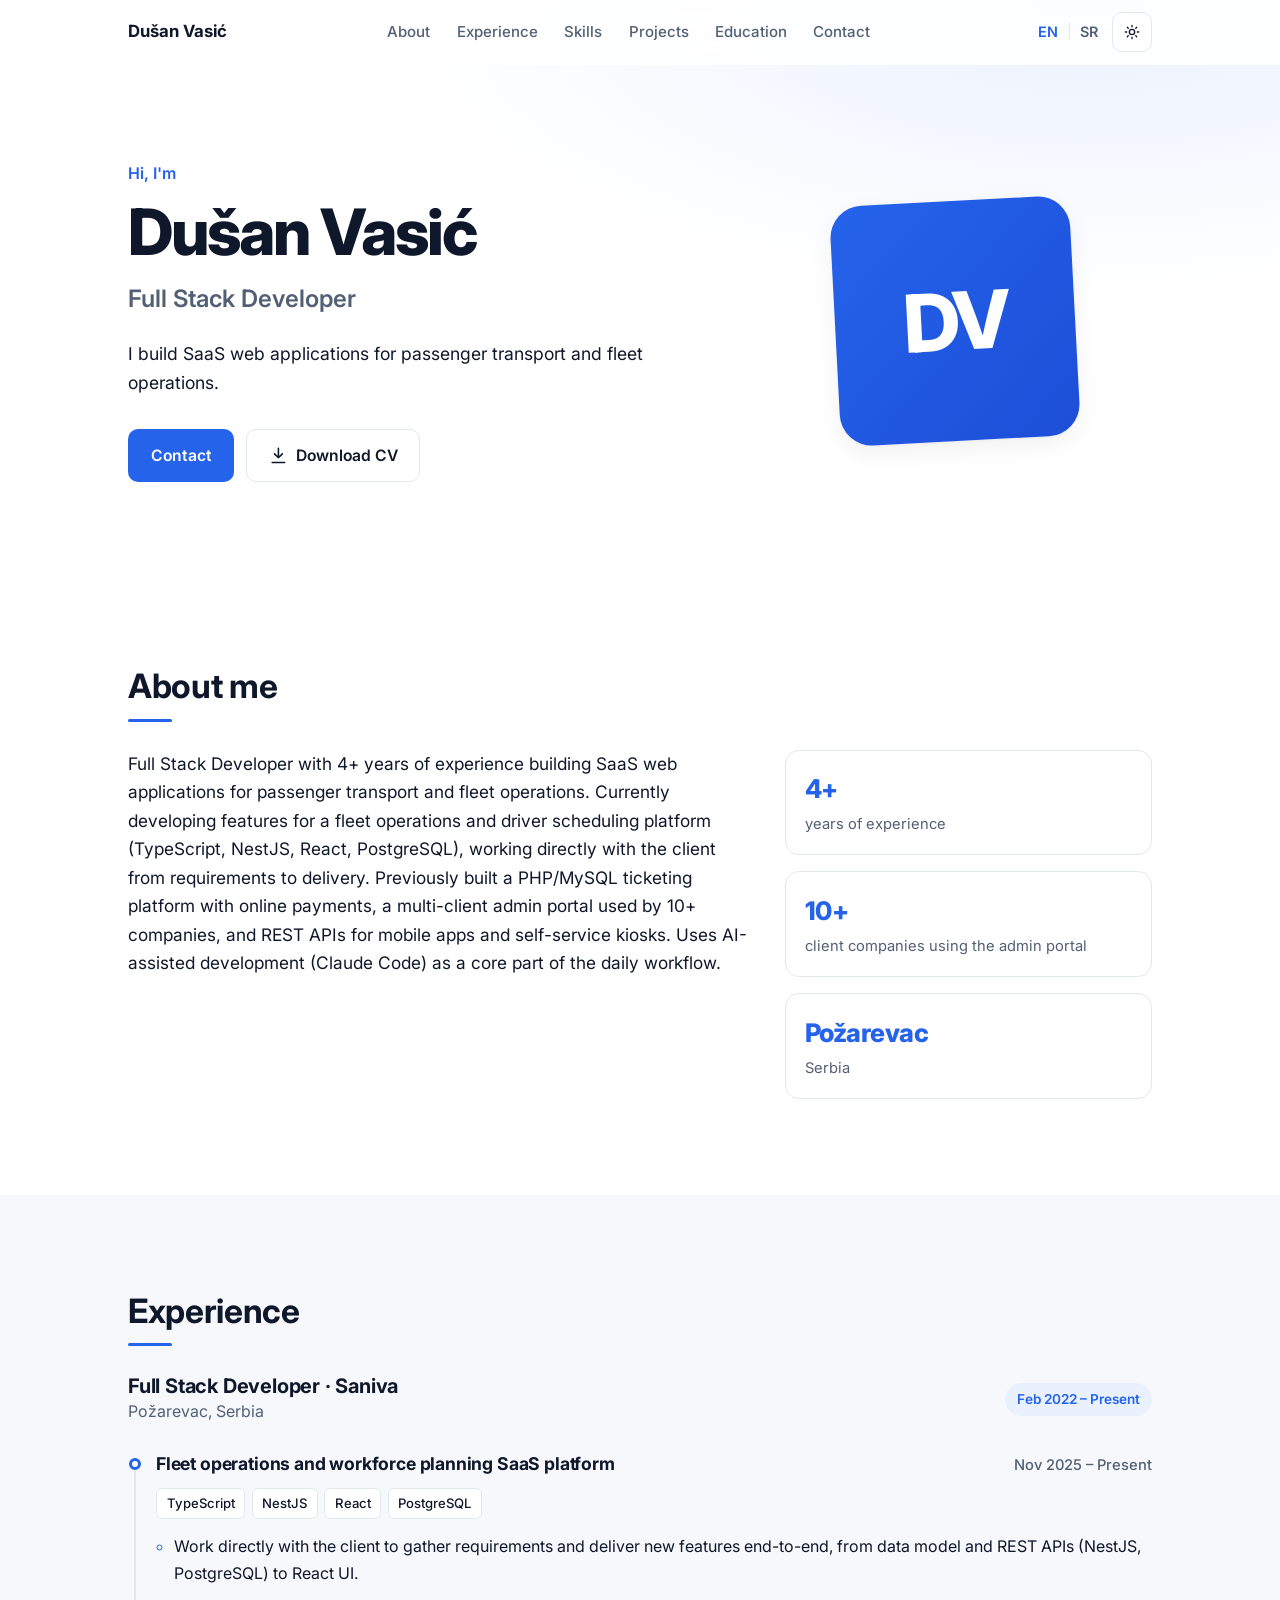
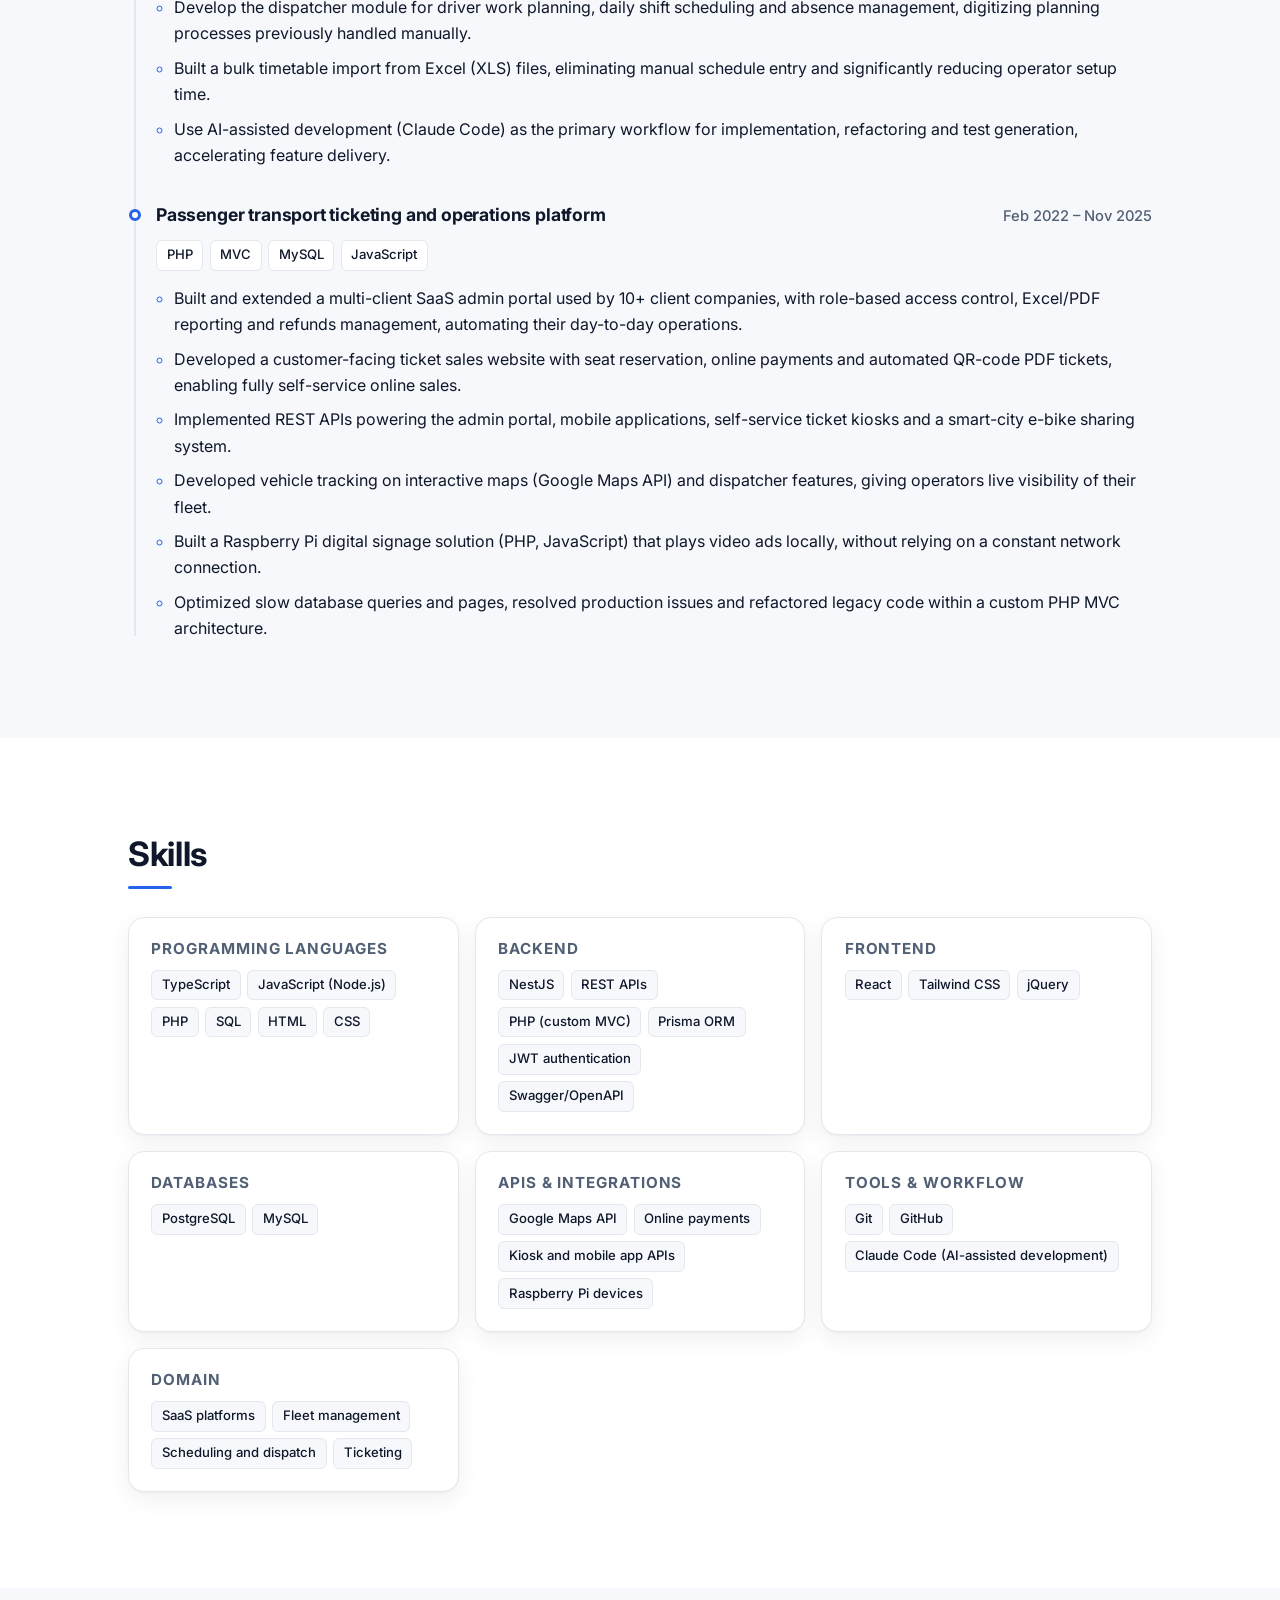
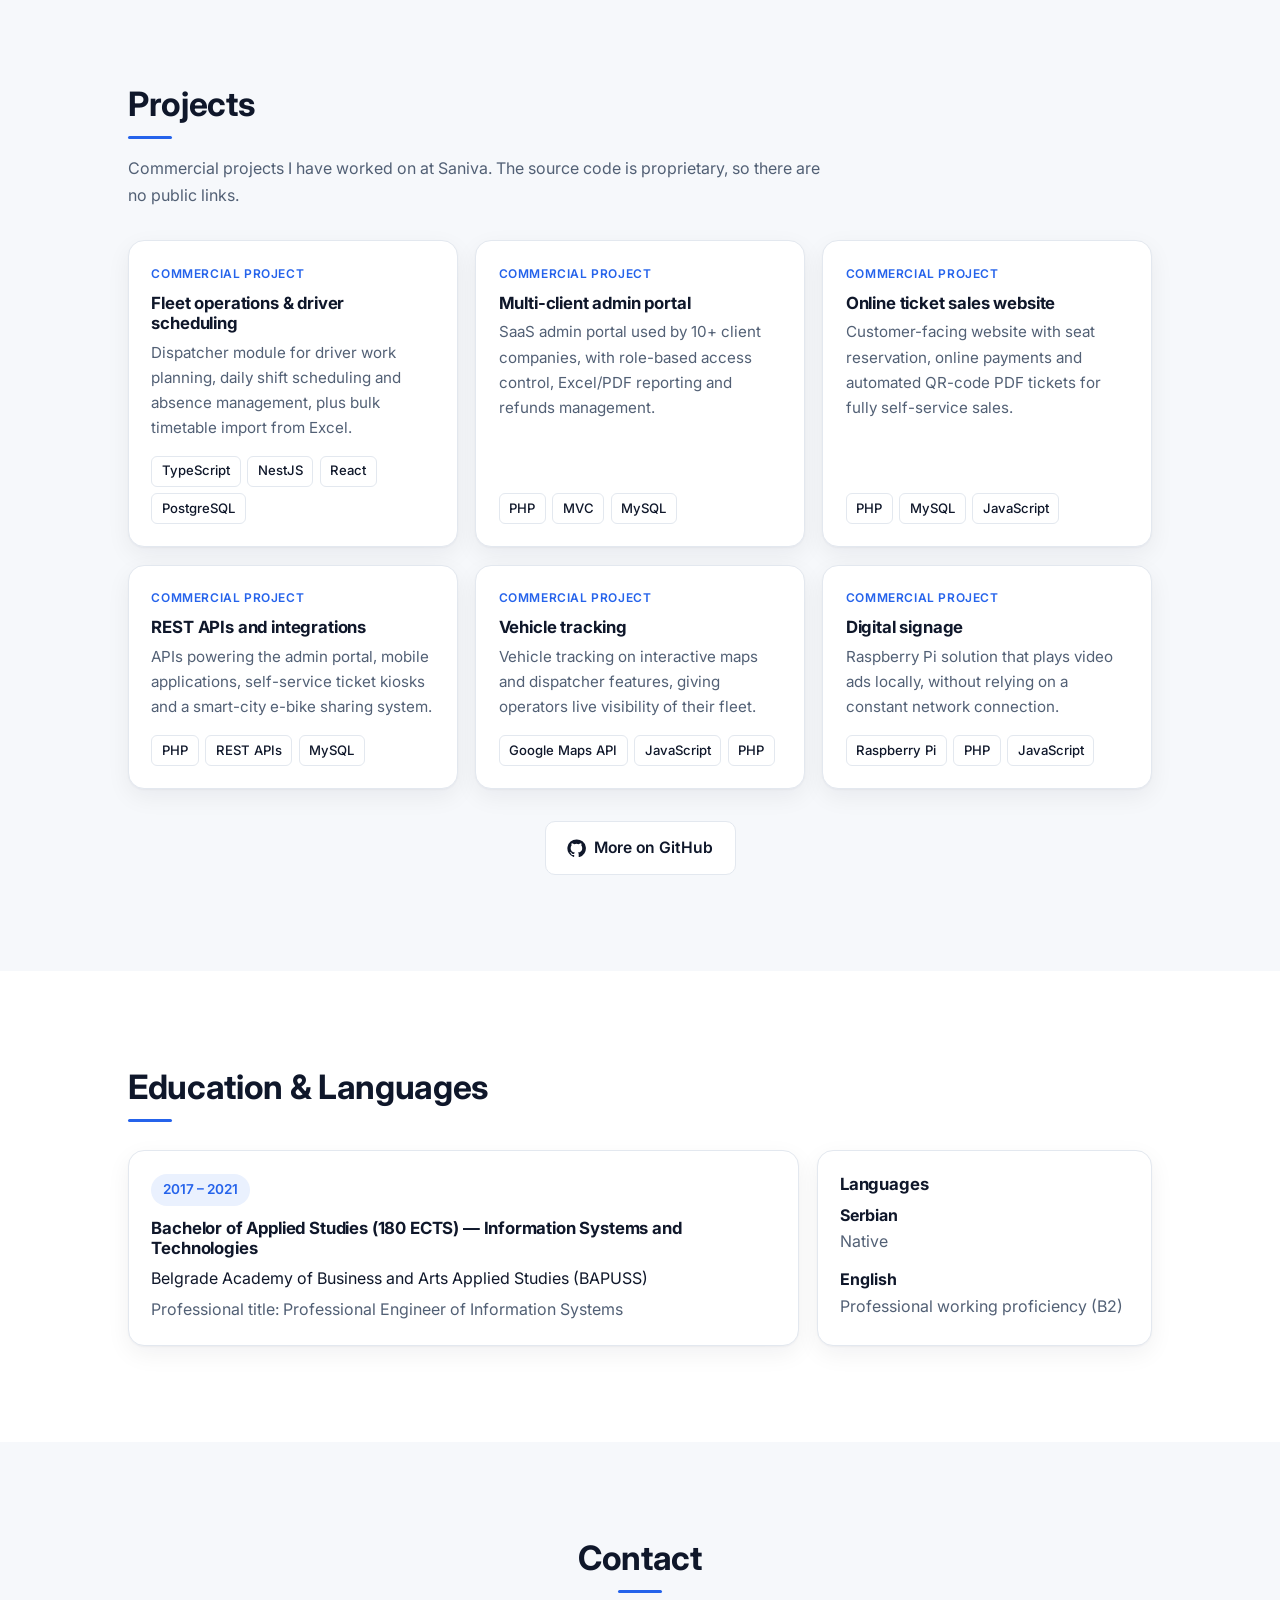
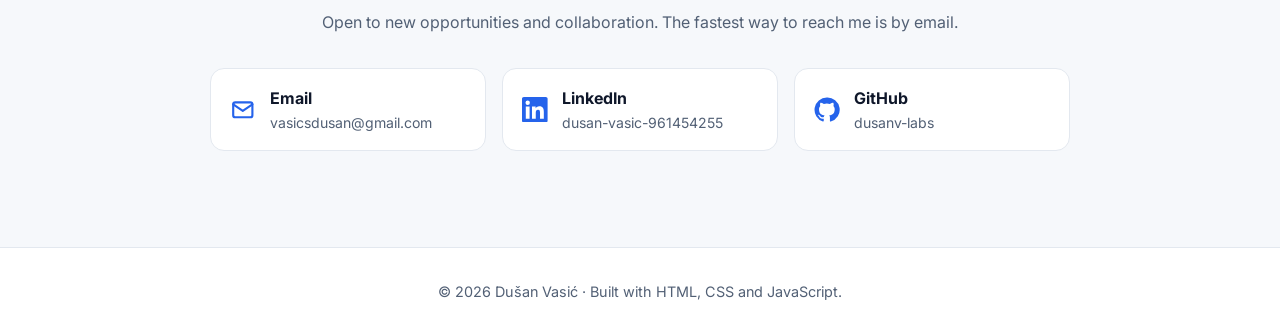
==== index.html @ 083f73f3 "Initial bilingual portfolio site and CVs Static HTML/CSS/JS portfolio (EN/SR) with language switch, " ====
<!doctype html>
<html lang="en">
<head>
  <meta charset="utf-8">
  <meta name="viewport" content="width=device-width, initial-scale=1">
  <title>Dušan Vasić – Full Stack Developer</title>
  <meta name="description" content="Full Stack Developer with 4+ years of experience building SaaS web applications for passenger transport and fleet operations. TypeScript, NestJS, React, PHP.">
  <meta name="author" content="Dušan Vasić">
  <link rel="canonical" href="https://dusanv-labs.github.io/">

  <meta property="og:type" content="website">
  <meta property="og:url" content="https://dusanv-labs.github.io/">
  <meta property="og:title" content="Dušan Vasić – Full Stack Developer">
  <meta property="og:description" content="Full Stack Developer with 4+ years of experience building SaaS web applications for passenger transport and fleet operations. TypeScript, NestJS, React, PHP.">
  <meta property="og:locale" content="en_US">
  <meta property="og:locale:alternate" content="sr_RS">
  <meta name="twitter:card" content="summary">

  <link rel="icon" href="favicon.svg" type="image/svg+xml">
  <meta name="theme-color" content="#ffffff" media="(prefers-color-scheme: light)">
  <meta name="theme-color" content="#0b1120" media="(prefers-color-scheme: dark)">

  <link rel="preconnect" href="https://fonts.googleapis.com">
  <link rel="preconnect" href="https://fonts.gstatic.com" crossorigin>
  <link href="https://fonts.googleapis.com/css2?family=Inter:wght@400;500;600;700;800&subset=latin-ext&display=swap" rel="stylesheet">
  <link rel="stylesheet" href="styles.css">

  <script>
    // Apply the saved theme before first paint to avoid a flash.
    try {
      var savedTheme = localStorage.getItem("theme");
      if (savedTheme === "light" || savedTheme === "dark") {
        document.documentElement.setAttribute("data-theme", savedTheme);
      }
    } catch (e) {}
  </script>
</head>
<body>
  <a class="skip-link" href="#main" data-i18n="a11y.skip">Skip to content</a>

  <header class="site-header" id="site-header">
    <nav class="nav container" aria-label="Main" data-i18n-attr="aria-label:a11y.nav">
      <a class="brand" href="#hero" data-i18n-attr="aria-label:a11y.home">Dušan Vasić</a>

      <ul class="nav-links" id="nav-links">
        <li><a href="#about" data-i18n="nav.about">About</a></li>
        <li><a href="#experience" data-i18n="nav.experience">Experience</a></li>
        <li><a href="#skills" data-i18n="nav.skills">Skills</a></li>
        <li><a href="#projects" data-i18n="nav.projects">Projects</a></li>
        <li><a href="#education" data-i18n="nav.education">Education</a></li>
        <li><a href="#contact" data-i18n="nav.contact">Contact</a></li>
      </ul>

      <div class="nav-controls">
        <div class="lang-switch" role="group" data-i18n-attr="aria-label:a11y.language">
          <button type="button" class="lang-btn" data-lang="en" aria-pressed="true">EN</button>
          <span aria-hidden="true">|</span>
          <button type="button" class="lang-btn" data-lang="sr" aria-pressed="false">SR</button>
        </div>
        <button type="button" class="icon-btn" id="theme-toggle" data-i18n-attr="aria-label:a11y.theme">
          <svg class="icon-sun" viewBox="0 0 24 24" aria-hidden="true"><circle cx="12" cy="12" r="4"/><path d="M12 2v2M12 20v2M4.93 4.93l1.41 1.41M17.66 17.66l1.41 1.41M2 12h2M20 12h2M4.93 19.07l1.41-1.41M17.66 6.34l1.41-1.41"/></svg>
          <svg class="icon-moon" viewBox="0 0 24 24" aria-hidden="true"><path d="M21 12.79A9 9 0 1 1 11.21 3 7 7 0 0 0 21 12.79z"/></svg>
        </button>
        <button type="button" class="icon-btn menu-toggle" id="menu-toggle" aria-expanded="false" aria-controls="nav-links" data-i18n-attr="aria-label:a11y.menu">
          <span class="bars" aria-hidden="true"><span></span><span></span><span></span></span>
        </button>
      </div>
    </nav>
  </header>

  <main id="main">
    <section class="hero" id="hero">
      <div class="container hero-grid">
        <div class="hero-text">
          <p class="eyebrow" data-i18n="hero.greeting">Hi, I'm</p>
          <h1 data-i18n="hero.name">Dušan Vasić</h1>
          <p class="hero-title" data-i18n="hero.title">Full Stack Developer</p>
          <p class="hero-tagline" data-i18n="hero.tagline"></p>
          <div class="hero-actions">
            <a class="btn btn-primary" href="#contact" data-i18n="hero.contact">Contact</a>
            <a class="btn btn-secondary" id="cv-link" href="cv-en.pdf" download>
              <svg viewBox="0 0 24 24" aria-hidden="true"><path d="M12 3v12m0 0-5-5m5 5 5-5M4 21h16"/></svg>
              <span data-i18n="hero.cv">Download CV</span>
            </a>
          </div>
        </div>
        <div class="hero-visual" aria-hidden="true">
          <div class="monogram">DV</div>
        </div>
      </div>
    </section>

    <section class="section reveal" id="about" aria-labelledby="about-heading">
      <div class="container">
        <h2 id="about-heading" data-i18n="about.heading">About me</h2>
        <div class="about-grid">
          <p class="lead" data-i18n="about.text"></p>
          <ul class="facts" id="about-facts"></ul>
        </div>
      </div>
    </section>

    <section class="section reveal" id="experience" aria-labelledby="experience-heading">
      <div class="container">
        <h2 id="experience-heading" data-i18n="experience.heading">Experience</h2>
        <div class="job-head">
          <div>
            <h3 class="job-role"><span data-i18n="experience.role"></span> · <span data-i18n="experience.company"></span></h3>
            <p class="muted" data-i18n="experience.location"></p>
          </div>
          <p class="pill" data-i18n="experience.period"></p>
        </div>
        <ol class="timeline" id="timeline"></ol>
      </div>
    </section>

    <section class="section reveal" id="skills" aria-labelledby="skills-heading">
      <div class="container">
        <h2 id="skills-heading" data-i18n="skills.heading">Skills</h2>
        <div class="skills-grid" id="skills-grid"></div>
      </div>
    </section>

    <section class="section reveal" id="projects" aria-labelledby="projects-heading">
      <div class="container">
        <h2 id="projects-heading" data-i18n="projects.heading">Projects</h2>
        <p class="section-intro" data-i18n="projects.intro"></p>
        <div class="cards" id="projects-grid"></div>
        <p class="center">
          <a class="btn btn-secondary" href="https://github.com/dusanv-labs" target="_blank" rel="noopener">
            <svg viewBox="0 0 24 24" aria-hidden="true" class="fill"><path d="M12 .5a11.5 11.5 0 0 0-3.64 22.41c.58.1.79-.25.79-.56v-2c-3.2.7-3.87-1.37-3.87-1.37-.53-1.33-1.28-1.69-1.28-1.69-1.05-.71.08-.7.08-.7 1.16.08 1.77 1.19 1.77 1.19 1.03 1.77 2.7 1.26 3.36.96.1-.75.4-1.26.73-1.55-2.55-.29-5.24-1.28-5.24-5.69 0-1.26.45-2.29 1.19-3.09-.12-.29-.52-1.46.11-3.05 0 0 .97-.31 3.17 1.18a11 11 0 0 1 5.77 0c2.2-1.49 3.17-1.18 3.17-1.18.63 1.59.23 2.76.11 3.05.74.8 1.19 1.83 1.19 3.09 0 4.42-2.69 5.39-5.26 5.68.41.36.78 1.06.78 2.14v3.17c0 .31.21.67.8.56A11.5 11.5 0 0 0 12 .5z"/></svg>
            <span data-i18n="projects.githubCta">More on GitHub</span>
          </a>
        </p>
      </div>
    </section>

    <section class="section reveal" id="education" aria-labelledby="education-heading">
      <div class="container">
        <h2 id="education-heading" data-i18n="education.heading">Education &amp; Languages</h2>
        <div class="edu-grid">
          <article class="card">
            <p class="pill" data-i18n="education.period"></p>
            <h3 data-i18n="education.degree"></h3>
            <p data-i18n="education.school"></p>
            <p class="muted" data-i18n="education.titleLine"></p>
          </article>
          <article class="card">
            <h3 data-i18n="education.languagesHeading">Languages</h3>
            <ul class="lang-list" id="languages-list"></ul>
          </article>
        </div>
      </div>
    </section>

    <section class="section reveal" id="contact" aria-labelledby="contact-heading">
      <div class="container contact-box">
        <h2 id="contact-heading" data-i18n="contact.heading">Contact</h2>
        <p class="section-intro" data-i18n="contact.text"></p>
        <ul class="contact-links">
          <li>
            <a href="mailto:vasicsdusan@gmail.com">
              <svg viewBox="0 0 24 24" aria-hidden="true"><rect x="3" y="5" width="18" height="14" rx="2"/><path d="m3 7 9 6 9-6"/></svg>
              <span><strong data-i18n="contact.email">Email</strong><span class="muted">vasicsdusan@gmail.com</span></span>
            </a>
          </li>
          <li>
            <a href="https://www.linkedin.com/in/dusan-vasic-961454255" target="_blank" rel="noopener">
              <svg viewBox="0 0 24 24" aria-hidden="true" class="fill"><path d="M20.45 20.45h-3.55v-5.57c0-1.33-.03-3.04-1.85-3.04-1.86 0-2.14 1.45-2.14 2.94v5.67H9.36V9h3.41v1.56h.05c.48-.9 1.64-1.85 3.37-1.85 3.6 0 4.27 2.37 4.27 5.46v6.28zM5.34 7.43a2.06 2.06 0 1 1 0-4.12 2.06 2.06 0 0 1 0 4.12zM7.12 20.45H3.56V9h3.56v11.45zM22.22 0H1.77C.79 0 0 .77 0 1.73v20.54C0 23.23.79 24 1.77 24h20.45c.98 0 1.78-.77 1.78-1.73V1.73C24 .77 23.2 0 22.22 0z"/></svg>
              <span><strong data-i18n="contact.linkedin">LinkedIn</strong><span class="muted">dusan-vasic-961454255</span></span>
            </a>
          </li>
          <li>
            <a href="https://github.com/dusanv-labs" target="_blank" rel="noopener">
              <svg viewBox="0 0 24 24" aria-hidden="true" class="fill"><path d="M12 .5a11.5 11.5 0 0 0-3.64 22.41c.58.1.79-.25.79-.56v-2c-3.2.7-3.87-1.37-3.87-1.37-.53-1.33-1.28-1.69-1.28-1.69-1.05-.71.08-.7.08-.7 1.16.08 1.77 1.19 1.77 1.19 1.03 1.77 2.7 1.26 3.36.96.1-.75.4-1.26.73-1.55-2.55-.29-5.24-1.28-5.24-5.69 0-1.26.45-2.29 1.19-3.09-.12-.29-.52-1.46.11-3.05 0 0 .97-.31 3.17 1.18a11 11 0 0 1 5.77 0c2.2-1.49 3.17-1.18 3.17-1.18.63 1.59.23 2.76.11 3.05.74.8 1.19 1.83 1.19 3.09 0 4.42-2.69 5.39-5.26 5.68.41.36.78 1.06.78 2.14v3.17c0 .31.21.67.8.56A11.5 11.5 0 0 0 12 .5z"/></svg>
              <span><strong data-i18n="contact.github">GitHub</strong><span class="muted">dusanv-labs</span></span>
            </a>
          </li>
        </ul>
      </div>
    </section>
  </main>

  <footer class="site-footer">
    <div class="container">
      <p>© <span id="year"></span> Dušan Vasić · <span data-i18n="footer.built"></span></p>
    </div>
  </footer>

  <noscript><p class="container">This site needs JavaScript to show its content. / Za prikaz sadržaja potreban je JavaScript.</p></noscript>

  <script src="translations.js"></script>
  <script src="main.js"></script>
</body>
</html>
---- styles.css ----
/* ---------- Theme tokens ---------- */
:root {
  --bg: #ffffff;
  --bg-soft: #f6f8fb;
  --surface: #ffffff;
  --text: #0f172a;
  --text-muted: #526075;
  --border: #e3e8ef;
  --accent: #2563eb;
  --accent-hover: #1d4ed8;
  --accent-soft: #eaf1fe;
  --on-accent: #ffffff;
  --shadow: 0 1px 2px rgba(15, 23, 42, .04), 0 8px 24px rgba(15, 23, 42, .06);
  --header-bg: rgba(255, 255, 255, .85);
  color-scheme: light;
}

@media (prefers-color-scheme: dark) {
  :root:not([data-theme="light"]) {
    --bg: #0b1120;
    --bg-soft: #0f172a;
    --surface: #131c2f;
    --text: #e6ebf3;
    --text-muted: #9aa8bd;
    --border: #23304a;
    --accent: #60a5fa;
    --accent-hover: #93c5fd;
    --accent-soft: rgba(96, 165, 250, .12);
    --on-accent: #0b1120;
    --shadow: 0 1px 2px rgba(0, 0, 0, .3), 0 8px 24px rgba(0, 0, 0, .25);
    --header-bg: rgba(11, 17, 32, .85);
    color-scheme: dark;
  }
}

:root[data-theme="dark"] {
  --bg: #0b1120;
  --bg-soft: #0f172a;
  --surface: #131c2f;
  --text: #e6ebf3;
  --text-muted: #9aa8bd;
  --border: #23304a;
  --accent: #60a5fa;
  --accent-hover: #93c5fd;
  --accent-soft: rgba(96, 165, 250, .12);
  --on-accent: #0b1120;
  --shadow: 0 1px 2px rgba(0, 0, 0, .3), 0 8px 24px rgba(0, 0, 0, .25);
  --header-bg: rgba(11, 17, 32, .85);
  color-scheme: dark;
}

/* ---------- Base ---------- */
*, *::before, *::after { box-sizing: border-box; }
html { scroll-behavior: smooth; scroll-padding-top: 80px; -webkit-text-size-adjust: 100%; }
body {
  margin: 0;
  font-family: "Inter", system-ui, -apple-system, "Segoe UI", Roboto, Arial, sans-serif;
  font-size: 1rem;
  line-height: 1.65;
  color: var(--text);
  background: var(--bg);
  transition: background-color .25s ease, color .25s ease;
  overflow-x: hidden;
}
h1, h2, h3, h4 { line-height: 1.2; margin: 0; letter-spacing: -.01em; }
p { margin: 0; }
a { color: var(--accent); }
a:hover { color: var(--accent-hover); }
ul, ol { margin: 0; padding: 0; }
svg { width: 1.2em; height: 1.2em; flex-shrink: 0; fill: none; stroke: currentColor; stroke-width: 2; stroke-linecap: round; stroke-linejoin: round; }
svg.fill { fill: currentColor; stroke: none; }
:focus-visible { outline: 2px solid var(--accent); outline-offset: 3px; border-radius: 6px; }

.container { width: 100%; max-width: 1080px; margin: 0 auto; padding: 0 16px; }
@media (min-width: 640px) { .container { padding: 0 28px; } }

.muted { color: var(--text-muted); }
.center { text-align: center; margin-top: 2rem; }

.skip-link {
  position: absolute; left: 16px; top: -60px; z-index: 100;
  background: var(--accent); color: var(--on-accent); padding: .6rem 1rem; border-radius: 8px;
  text-decoration: none; font-weight: 600;
}
.skip-link:focus { top: 12px; color: var(--on-accent); }

/* ---------- Header / nav ---------- */
.site-header {
  position: fixed; inset: 0 0 auto 0; z-index: 50;
  background: var(--header-bg);
  backdrop-filter: saturate(180%) blur(12px);
  -webkit-backdrop-filter: saturate(180%) blur(12px);
  border-bottom: 1px solid transparent;
  transition: border-color .2s ease, box-shadow .2s ease;
}
.site-header.scrolled { border-bottom-color: var(--border); }
.nav { display: flex; align-items: center; justify-content: space-between; height: 64px; gap: 1rem; }
.brand { font-weight: 700; font-size: 1.05rem; color: var(--text); text-decoration: none; white-space: nowrap; }
.brand:hover { color: var(--accent); }

.nav-links { display: flex; list-style: none; gap: .25rem; }
.nav-links a {
  display: block; padding: .45rem .7rem; border-radius: 8px;
  color: var(--text-muted); text-decoration: none; font-weight: 500; font-size: .94rem;
}
.nav-links a:hover { color: var(--text); background: var(--bg-soft); }

.nav-controls { display: flex; align-items: center; gap: .4rem; }
.lang-switch { display: flex; align-items: center; gap: .1rem; color: var(--border); font-size: .9rem; }
.lang-btn {
  border: 0; background: none; cursor: pointer; font: inherit; font-weight: 600;
  color: var(--text-muted); padding: .35rem .45rem; border-radius: 6px;
}
.lang-btn:hover { color: var(--text); }
.lang-btn[aria-pressed="true"] { color: var(--accent); }

.icon-btn {
  display: inline-grid; place-items: center; width: 40px; height: 40px;
  border: 1px solid var(--border); border-radius: 10px; background: var(--surface);
  color: var(--text); cursor: pointer;
}
.icon-btn:hover { border-color: var(--accent); color: var(--accent); }
.icon-moon { display: none; }
:root[data-theme="dark"] .icon-sun { display: none; }
:root[data-theme="dark"] .icon-moon { display: block; }
@media (prefers-color-scheme: dark) {
  :root:not([data-theme="light"]) .icon-sun { display: none; }
  :root:not([data-theme="light"]) .icon-moon { display: block; }
}

.menu-toggle { display: none; }
.bars { display: grid; gap: 4px; width: 18px; }
.bars span { display: block; height: 2px; background: currentColor; border-radius: 2px; transition: transform .2s ease, opacity .2s ease; }
.menu-toggle[aria-expanded="true"] .bars span:nth-child(1) { transform: translateY(6px) rotate(45deg); }
.menu-toggle[aria-expanded="true"] .bars span:nth-child(2) { opacity: 0; }
.menu-toggle[aria-expanded="true"] .bars span:nth-child(3) { transform: translateY(-6px) rotate(-45deg); }

@media (max-width: 860px) {
  .menu-toggle { display: inline-grid; }
  .nav-links {
    position: fixed; top: 64px; left: 0; right: 0;
    flex-direction: column; gap: 0; padding: .5rem 16px 1.25rem;
    background: var(--bg); border-bottom: 1px solid var(--border); box-shadow: var(--shadow);
    transform: translateY(-8px); opacity: 0; visibility: hidden;
    transition: opacity .2s ease, transform .2s ease, visibility .2s;
  }
  .nav-links.open { transform: none; opacity: 1; visibility: visible; }
  .nav-links a { padding: .85rem .5rem; font-size: 1.05rem; border-bottom: 1px solid var(--border); border-radius: 0; }
  .nav-links li:last-child a { border-bottom: 0; }
  body.menu-open { overflow: hidden; }
}

/* ---------- Buttons ---------- */
.btn {
  display: inline-flex; align-items: center; justify-content: center; gap: .5rem;
  padding: .8rem 1.35rem; border-radius: 10px; font-weight: 600; font-size: .98rem;
  text-decoration: none; border: 1px solid transparent; transition: transform .15s ease, background-color .15s ease, border-color .15s ease, color .15s ease;
}
.btn:hover { transform: translateY(-1px); }
.btn-primary { background: var(--accent); color: var(--on-accent); }
.btn-primary:hover { background: var(--accent-hover); color: var(--on-accent); }
.btn-secondary { background: var(--surface); color: var(--text); border-color: var(--border); }
.btn-secondary:hover { border-color: var(--accent); color: var(--accent); }

/* ---------- Hero ---------- */
.hero { padding: 132px 0 72px; background: radial-gradient(1000px 420px at 85% 0%, var(--accent-soft), transparent 70%); }
.hero-grid { display: grid; grid-template-columns: 1fr; gap: 2.5rem; align-items: center; }
.eyebrow { color: var(--accent); font-weight: 600; margin-bottom: .5rem; }
.hero h1 { font-size: clamp(2.4rem, 7vw, 4rem); font-weight: 800; letter-spacing: -.03em; }
.hero-title { font-size: clamp(1.15rem, 3vw, 1.5rem); font-weight: 600; color: var(--text-muted); margin-top: .5rem; }
.hero-tagline { font-size: 1.1rem; max-width: 36rem; margin-top: 1.25rem; }
.hero-actions { display: flex; flex-wrap: wrap; gap: .75rem; margin-top: 2rem; }
.hero-visual { display: none; }
.monogram {
  width: 240px; height: 240px; border-radius: 32px; display: grid; place-items: center;
  font-size: 5rem; font-weight: 800; letter-spacing: -.04em; color: var(--on-accent);
  background: linear-gradient(135deg, var(--accent), var(--accent-hover));
  box-shadow: var(--shadow); transform: rotate(-3deg);
}
@media (min-width: 860px) {
  .hero { padding: 160px 0 88px; }
  .hero-grid { grid-template-columns: 1.5fr 1fr; }
  .hero-visual { display: grid; place-items: center; }
}

/* ---------- Sections ---------- */
.section { padding: 72px 0; }
.section:nth-of-type(odd) { background: var(--bg-soft); }
.section h2 { font-size: clamp(1.6rem, 4vw, 2.1rem); font-weight: 700; margin-bottom: 1.75rem; }
.section h2::after { content: ""; display: block; width: 44px; height: 3px; border-radius: 3px; background: var(--accent); margin-top: .75rem; }
.section-intro { color: var(--text-muted); max-width: 44rem; margin: -.75rem 0 2rem; }
@media (min-width: 860px) { .section { padding: 96px 0; } }

/* About */
.about-grid { display: grid; gap: 2rem; }
.lead { font-size: 1.08rem; max-width: 46rem; }
.facts { list-style: none; display: grid; grid-template-columns: repeat(auto-fit, minmax(150px, 1fr)); gap: 1rem; }
.fact { background: var(--surface); border: 1px solid var(--border); border-radius: 14px; padding: 1.1rem 1.2rem; }
.fact-value { display: block; font-size: 1.6rem; font-weight: 800; color: var(--accent); letter-spacing: -.02em; }
.fact-label { color: var(--text-muted); font-size: .92rem; }
@media (min-width: 860px) { .about-grid { grid-template-columns: 1.7fr 1fr; align-items: start; } .facts { grid-template-columns: 1fr; } }

/* Experience */
.job-head { display: flex; flex-wrap: wrap; justify-content: space-between; align-items: center; gap: .75rem; margin-bottom: 1.75rem; }
.job-role { font-size: 1.25rem; }
.pill {
  display: inline-block; font-size: .85rem; font-weight: 600; color: var(--accent);
  background: var(--accent-soft); padding: .3rem .75rem; border-radius: 999px;
}
.timeline { list-style: none; position: relative; padding-left: 1.75rem; }
.timeline::before { content: ""; position: absolute; left: 6px; top: 6px; bottom: 6px; width: 2px; background: var(--border); }
.timeline-item { position: relative; padding-bottom: 2.25rem; }
.timeline-item:last-child { padding-bottom: 0; }
.timeline-item::before {
  content: ""; position: absolute; left: calc(-1.75rem + 1px); top: 5px; width: 12px; height: 12px;
  border-radius: 50%; background: var(--bg); border: 3px solid var(--accent);
}
.timeline-head { display: flex; flex-wrap: wrap; justify-content: space-between; gap: .25rem 1rem; align-items: baseline; }
.timeline-head h4 { font-size: 1.1rem; }
.timeline-period { color: var(--text-muted); font-size: .92rem; font-weight: 500; }
.bullets { margin-top: .9rem; padding-left: 1.1rem; display: grid; gap: .5rem; }
.bullets li::marker { color: var(--accent); }

/* Tags */
.tags { list-style: none; display: flex; flex-wrap: wrap; gap: .4rem; margin-top: .7rem; }
.tag {
  font-size: .82rem; font-weight: 500; padding: .22rem .6rem; border-radius: 6px;
  background: var(--bg-soft); border: 1px solid var(--border); color: var(--text);
}
.section:nth-of-type(odd) .tag { background: var(--surface); }

/* Cards */
.card {
  background: var(--surface); border: 1px solid var(--border); border-radius: 16px;
  padding: 1.4rem; box-shadow: var(--shadow);
}
.card h3 { font-size: 1.05rem; margin-bottom: .4rem; }
.skills-grid { display: grid; gap: 1rem; grid-template-columns: repeat(auto-fill, minmax(min(100%, 300px), 1fr)); }
.skill-card h3 { font-size: .95rem; text-transform: uppercase; letter-spacing: .06em; color: var(--text-muted); }

.cards { display: grid; gap: 1.1rem; grid-template-columns: repeat(auto-fill, minmax(min(100%, 300px), 1fr)); }
.project-card { display: flex; flex-direction: column; transition: transform .2s ease, border-color .2s ease; }
.project-card:hover { transform: translateY(-3px); border-color: var(--accent); }
.project-card p { color: var(--text-muted); font-size: .95rem; flex-grow: 1; }
.project-card .tags { margin-top: 1rem; }
.badge {
  align-self: flex-start; font-size: .75rem; font-weight: 600; text-transform: uppercase; letter-spacing: .05em;
  color: var(--accent); margin-bottom: .6rem;
}
.card-links { display: flex; gap: 1rem; margin-top: 1rem; font-weight: 600; }

/* Education */
.edu-grid { display: grid; gap: 1.1rem; }
.edu-grid .pill { margin-bottom: .8rem; }
.edu-grid p + p { margin-top: .3rem; }
.lang-list { list-style: none; display: grid; gap: .75rem; margin-top: .5rem; }
.lang-list li { display: flex; flex-direction: column; }
@media (min-width: 860px) { .edu-grid { grid-template-columns: 2fr 1fr; } }

/* Contact */
.contact-box { text-align: center; }
.contact-box h2::after { margin-left: auto; margin-right: auto; }
.contact-box .section-intro { margin-left: auto; margin-right: auto; }
.contact-links { list-style: none; display: grid; gap: 1rem; grid-template-columns: repeat(auto-fit, minmax(min(100%, 240px), 1fr)); max-width: 860px; margin: 0 auto; }
.contact-links a {
  display: flex; align-items: center; gap: .9rem; text-align: left; text-decoration: none; color: var(--text);
  background: var(--surface); border: 1px solid var(--border); border-radius: 14px; padding: 1rem 1.2rem;
  transition: border-color .2s ease, transform .2s ease;
}
.contact-links a:hover { border-color: var(--accent); transform: translateY(-2px); color: var(--text); }
.contact-links svg { width: 1.6rem; height: 1.6rem; color: var(--accent); }
.contact-links a > span { display: flex; flex-direction: column; min-width: 0; }
.contact-links .muted { font-size: .88rem; overflow-wrap: anywhere; }

/* Footer */
.site-footer { padding: 2rem 0; border-top: 1px solid var(--border); color: var(--text-muted); font-size: .9rem; text-align: center; }

/* ---------- Reveal animation ---------- */
.reveal { opacity: 0; transform: translateY(24px); transition: opacity .7s ease, transform .7s ease; }
.reveal.visible { opacity: 1; transform: none; }

@media (prefers-reduced-motion: reduce) {
  html { scroll-behavior: auto; }
  .reveal { opacity: 1; transform: none; transition: none; }
  * { transition-duration: 0s !important; }
}

/* Small phones: hide name in nav if space is tight */
@media (max-width: 380px) {
  .brand { font-size: .95rem; }
  .icon-btn { width: 36px; height: 36px; }
}
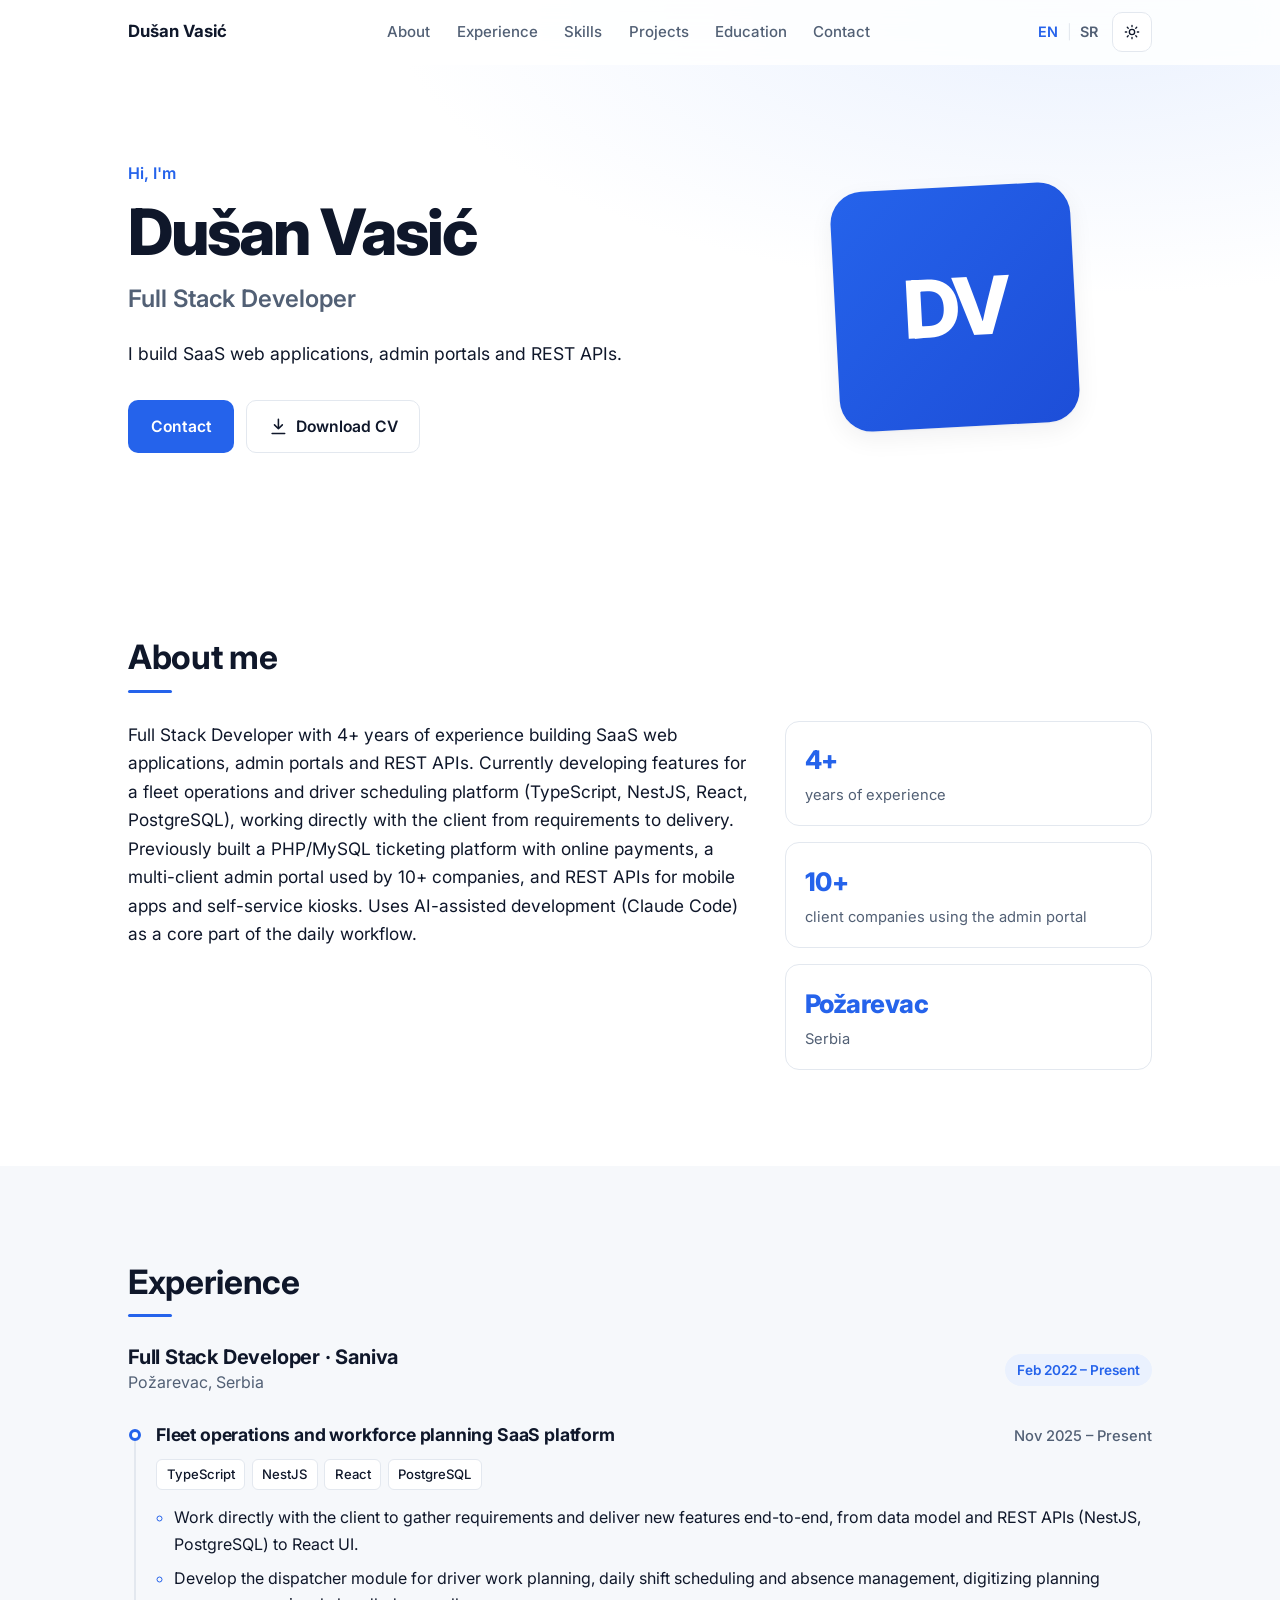
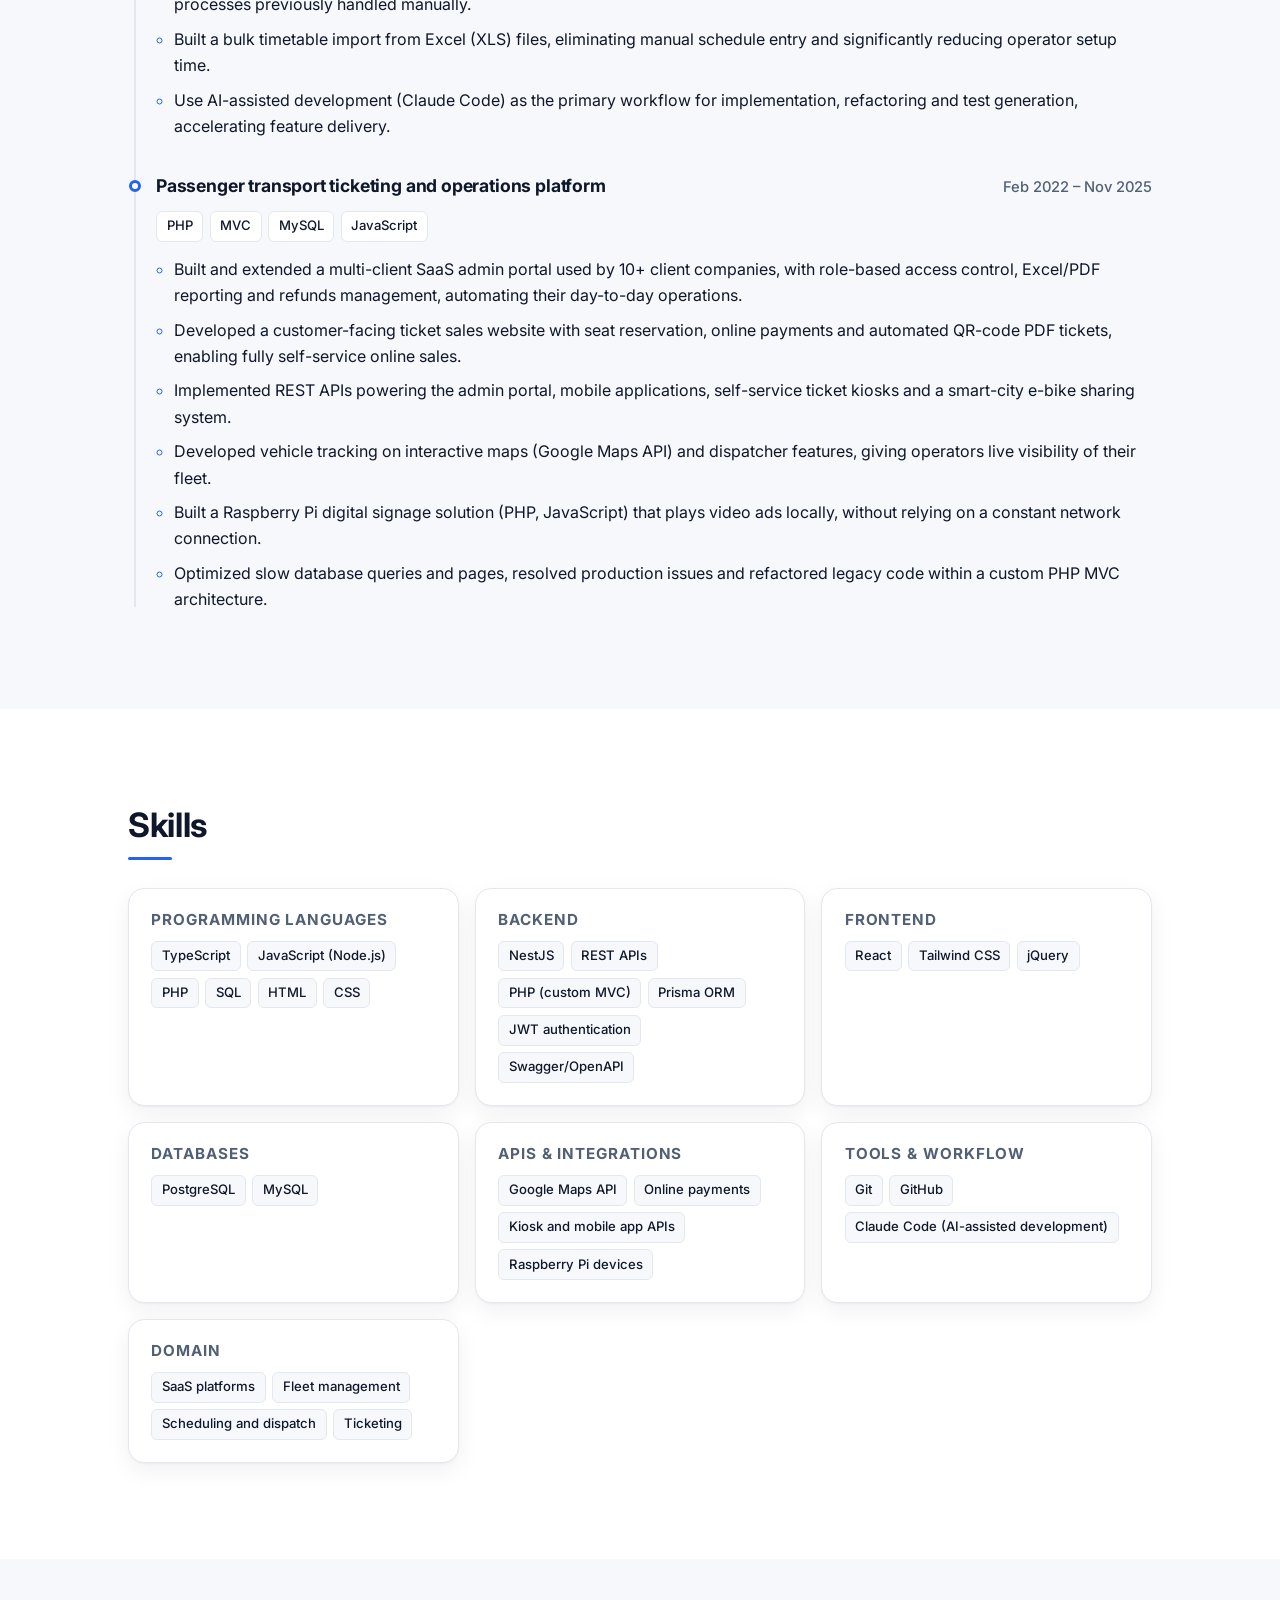
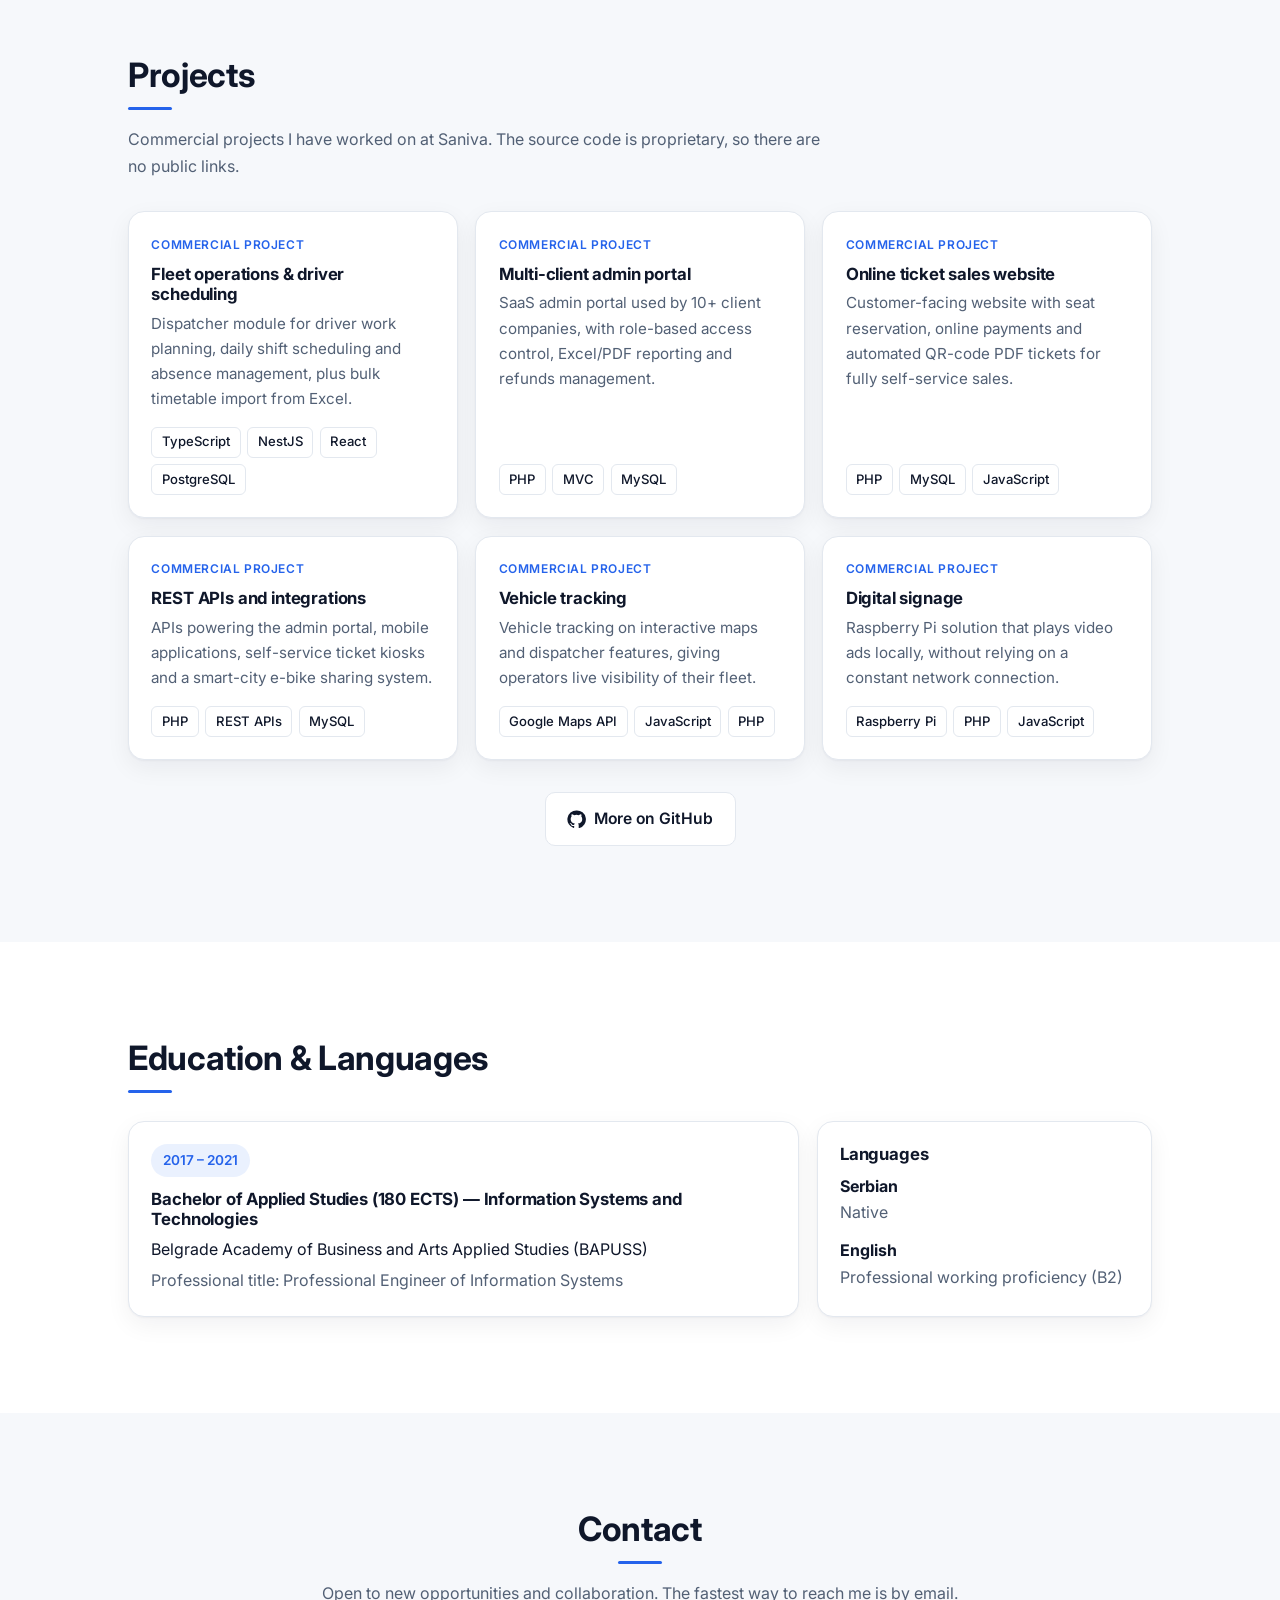
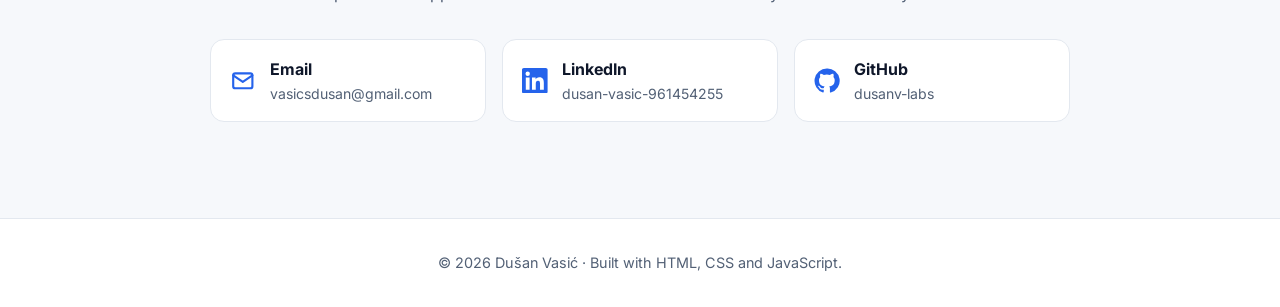
==== commit d745201e: "Use generic positioning in summary, tagline and meta description Co-Authored-By: Claude Opus 5.5 <no" ====
--- a/index.html
+++ b/index.html
@@ -4,14 +4,14 @@
   <meta charset="utf-8">
   <meta name="viewport" content="width=device-width, initial-scale=1">
   <title>Dušan Vasić – Full Stack Developer</title>
-  <meta name="description" content="Full Stack Developer with 4+ years of experience building SaaS web applications for passenger transport and fleet operations. TypeScript, NestJS, React, PHP.">
+  <meta name="description" content="Full Stack Developer with 4+ years of experience building SaaS web applications, admin portals and REST APIs. TypeScript, NestJS, React, PHP.">
   <meta name="author" content="Dušan Vasić">
   <link rel="canonical" href="https://dusanv-labs.github.io/">
 
   <meta property="og:type" content="website">
   <meta property="og:url" content="https://dusanv-labs.github.io/">
   <meta property="og:title" content="Dušan Vasić – Full Stack Developer">
-  <meta property="og:description" content="Full Stack Developer with 4+ years of experience building SaaS web applications for passenger transport and fleet operations. TypeScript, NestJS, React, PHP.">
+  <meta property="og:description" content="Full Stack Developer with 4+ years of experience building SaaS web applications, admin portals and REST APIs. TypeScript, NestJS, React, PHP.">
   <meta property="og:locale" content="en_US">
   <meta property="og:locale:alternate" content="sr_RS">
   <meta name="twitter:card" content="summary">
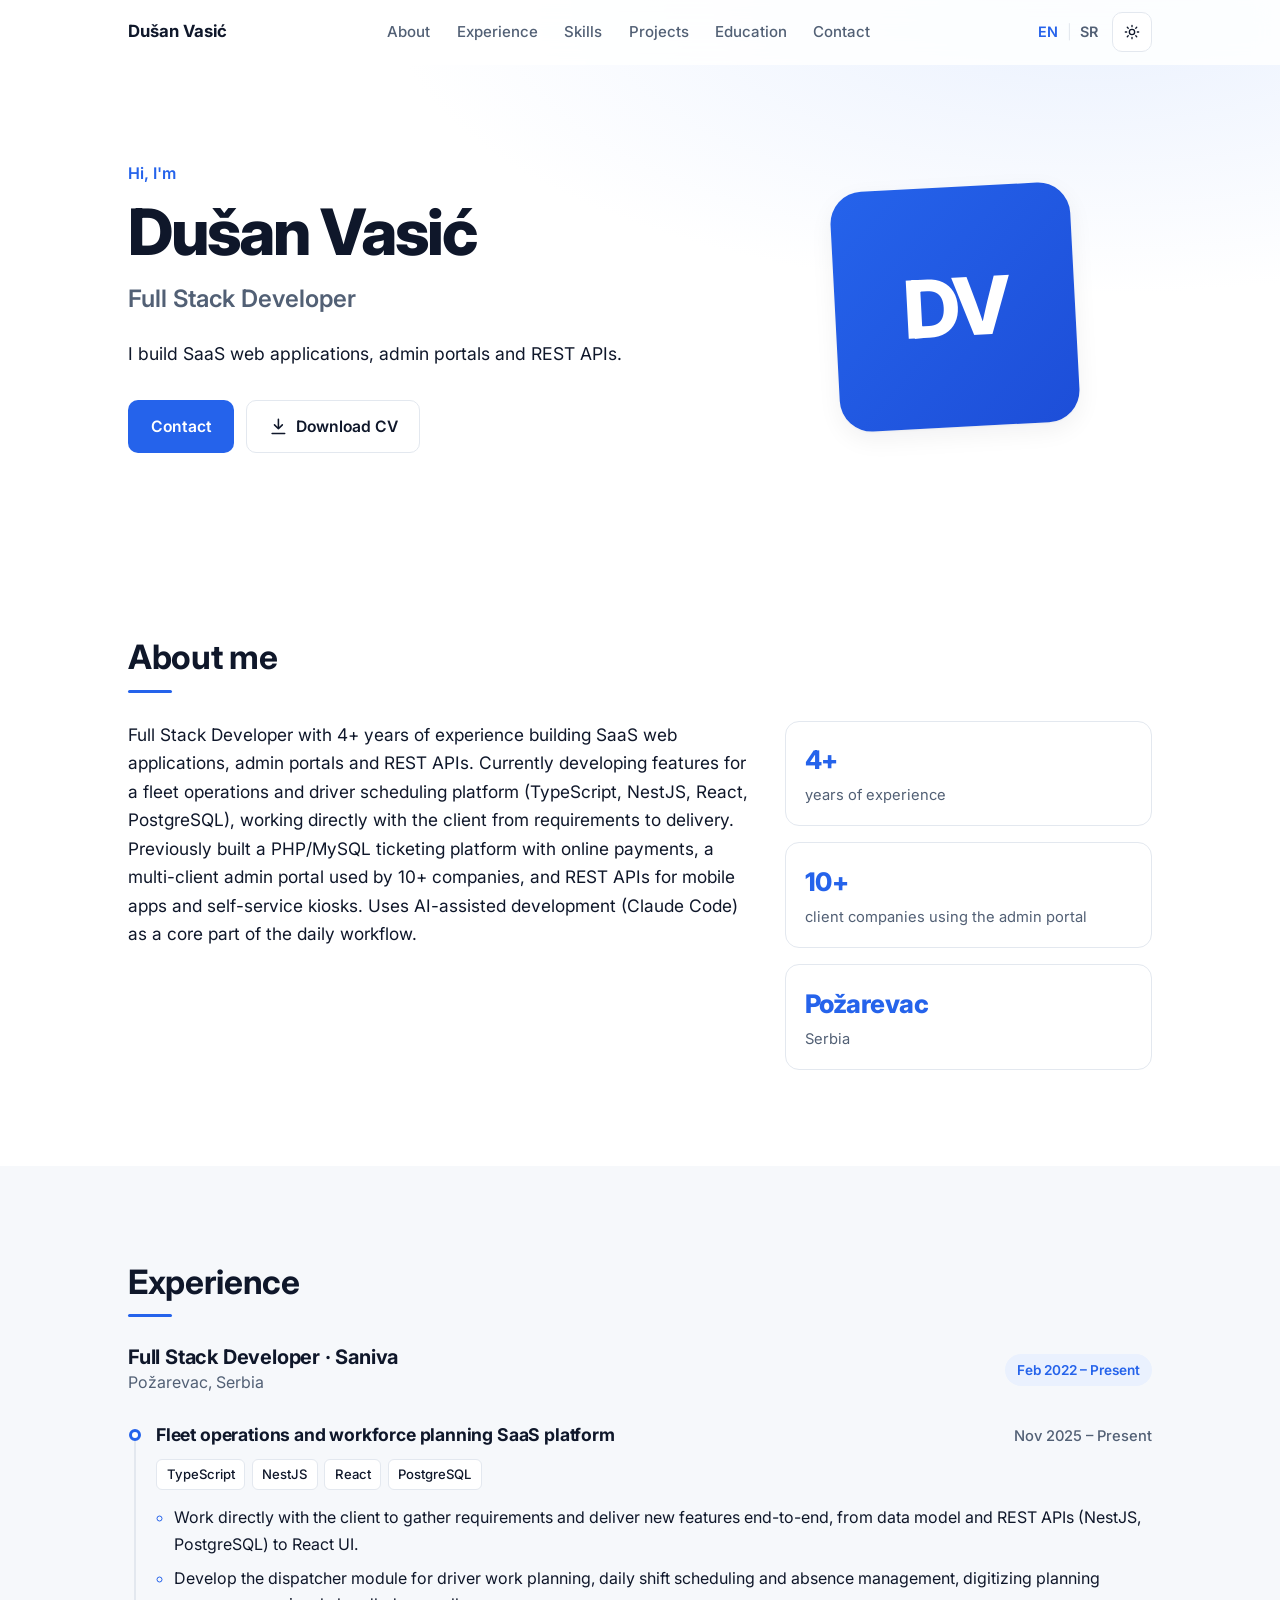
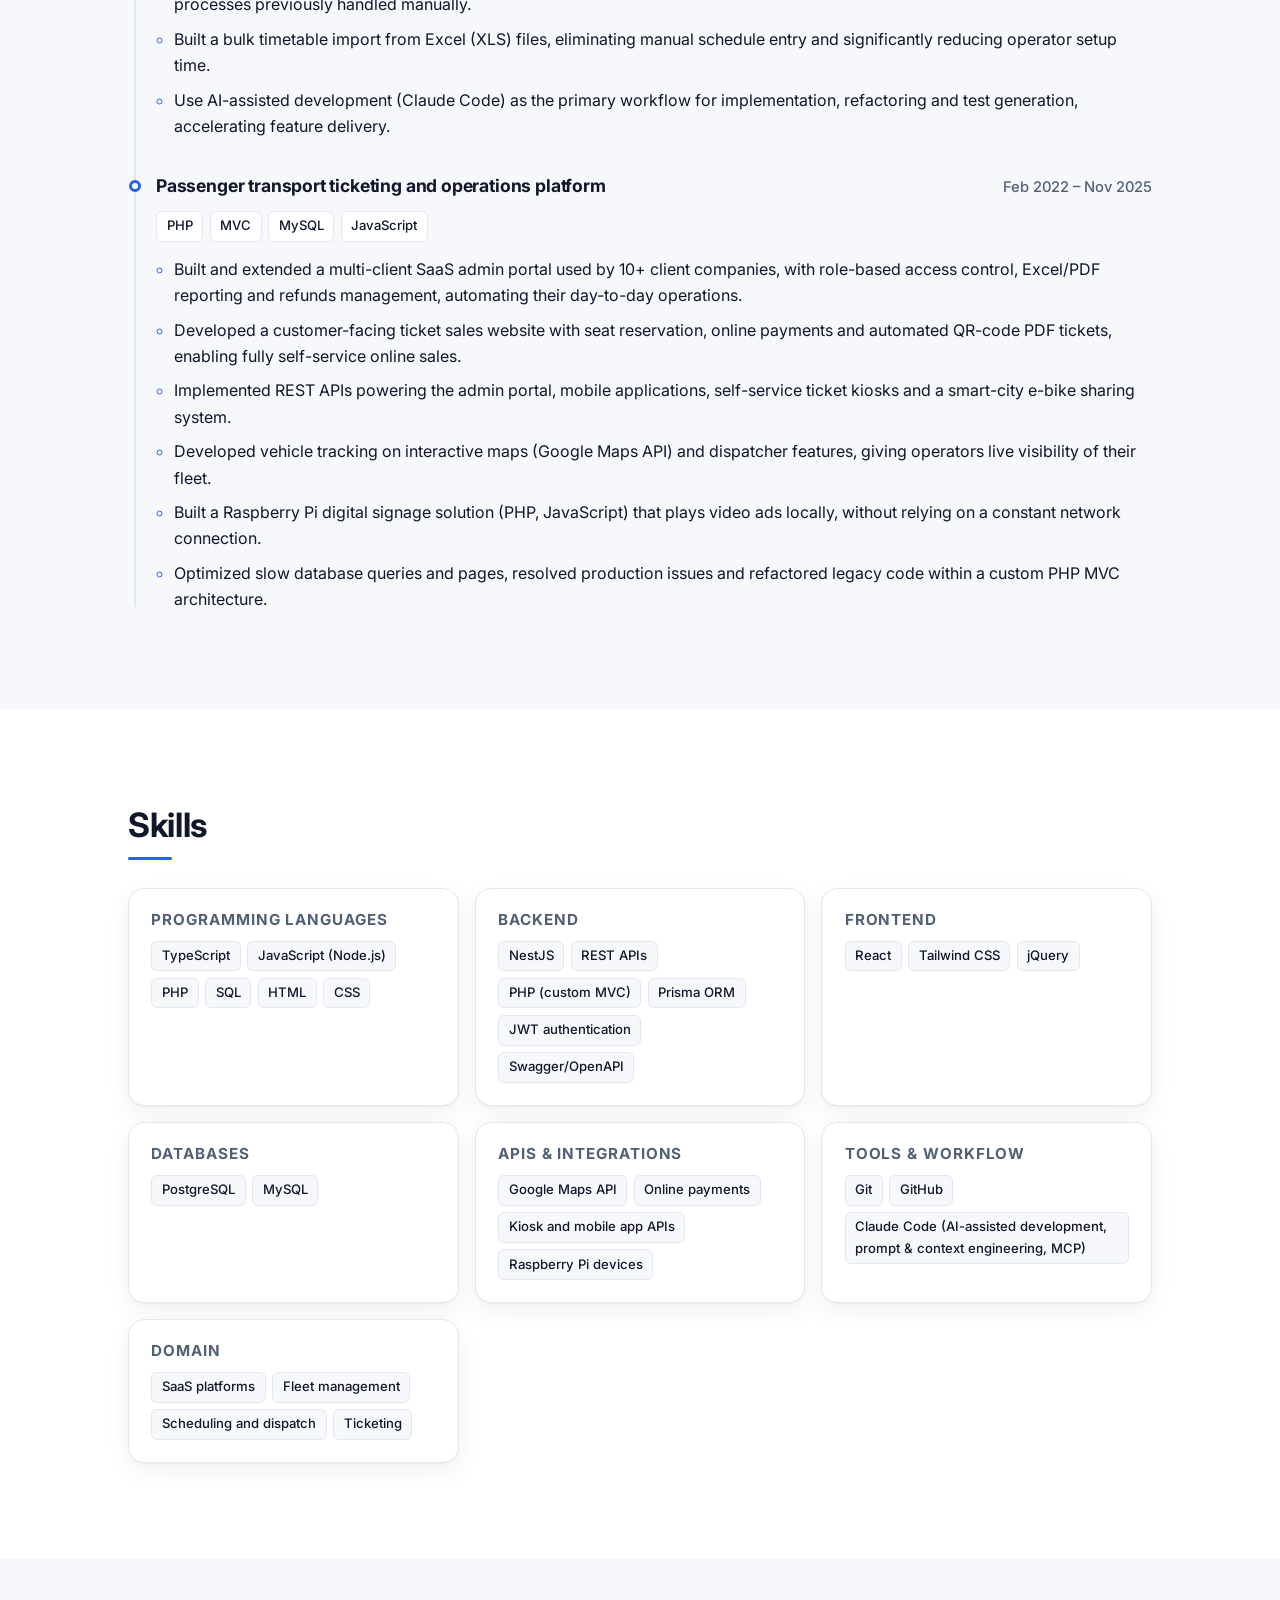
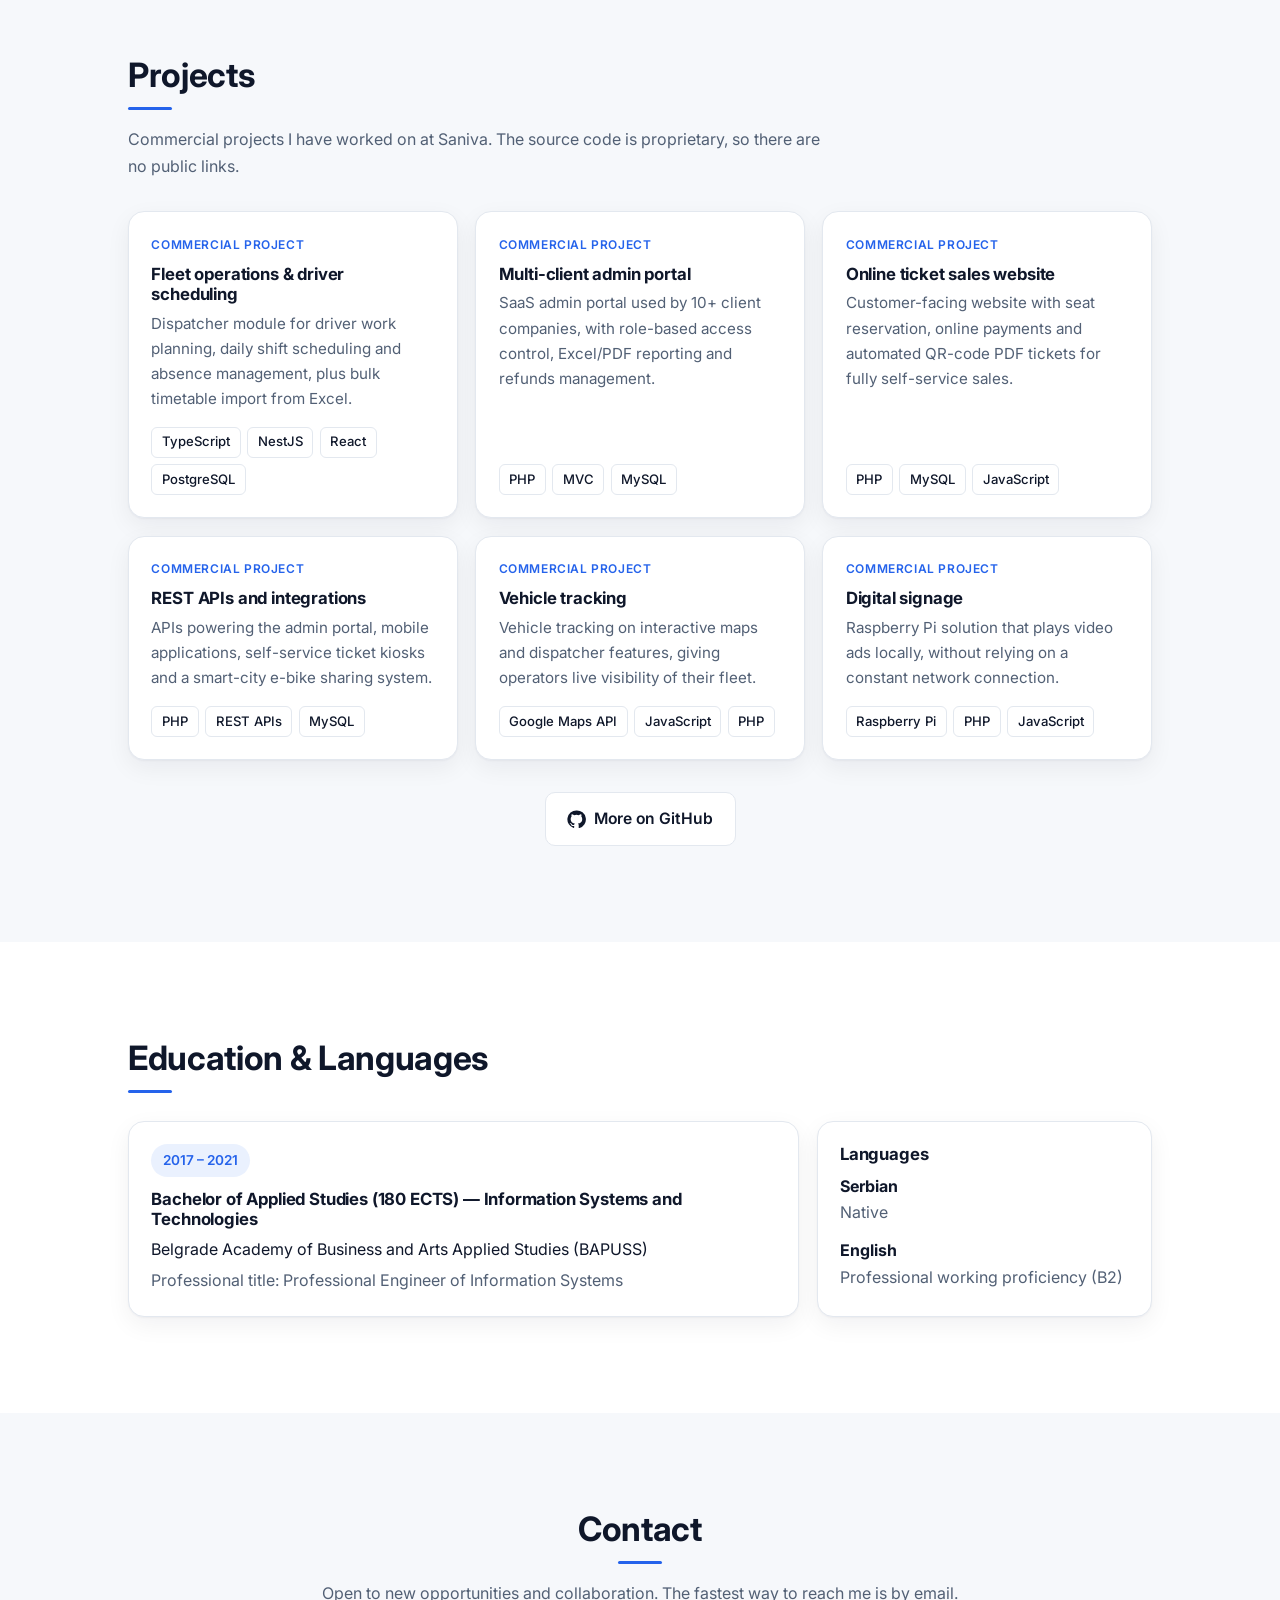
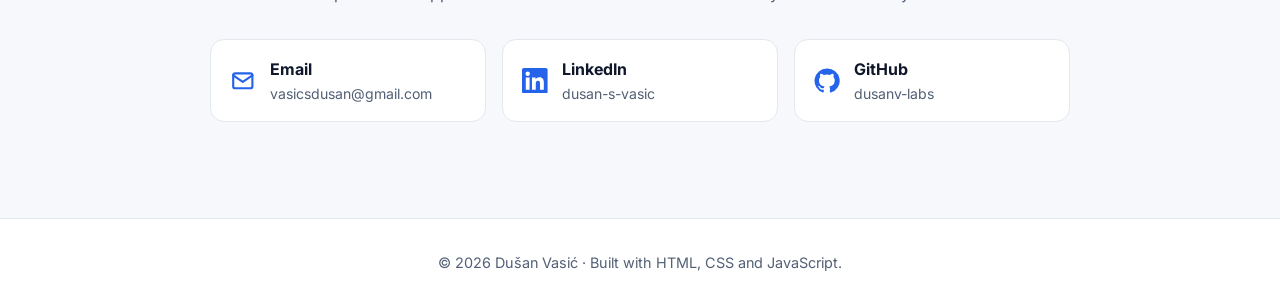
==== commit 80a23eb0: "Update LinkedIn profile URL Co-Authored-By: Claude Opus 5.5 <noreply@anthropic.com>" ====
--- a/index.html
+++ b/index.html
@@ -165,9 +165,9 @@
             </a>
           </li>
           <li>
-            <a href="https://www.linkedin.com/in/dusan-vasic-961454255" target="_blank" rel="noopener">
+            <a href="https://www.linkedin.com/in/dusan-s-vasic" target="_blank" rel="noopener">
               <svg viewBox="0 0 24 24" aria-hidden="true" class="fill"><path d="M20.45 20.45h-3.55v-5.57c0-1.33-.03-3.04-1.85-3.04-1.86 0-2.14 1.45-2.14 2.94v5.67H9.36V9h3.41v1.56h.05c.48-.9 1.64-1.85 3.37-1.85 3.6 0 4.27 2.37 4.27 5.46v6.28zM5.34 7.43a2.06 2.06 0 1 1 0-4.12 2.06 2.06 0 0 1 0 4.12zM7.12 20.45H3.56V9h3.56v11.45zM22.22 0H1.77C.79 0 0 .77 0 1.73v20.54C0 23.23.79 24 1.77 24h20.45c.98 0 1.78-.77 1.78-1.73V1.73C24 .77 23.2 0 22.22 0z"/></svg>
-              <span><strong data-i18n="contact.linkedin">LinkedIn</strong><span class="muted">dusan-vasic-961454255</span></span>
+              <span><strong data-i18n="contact.linkedin">LinkedIn</strong><span class="muted">dusan-s-vasic</span></span>
             </a>
           </li>
           <li>
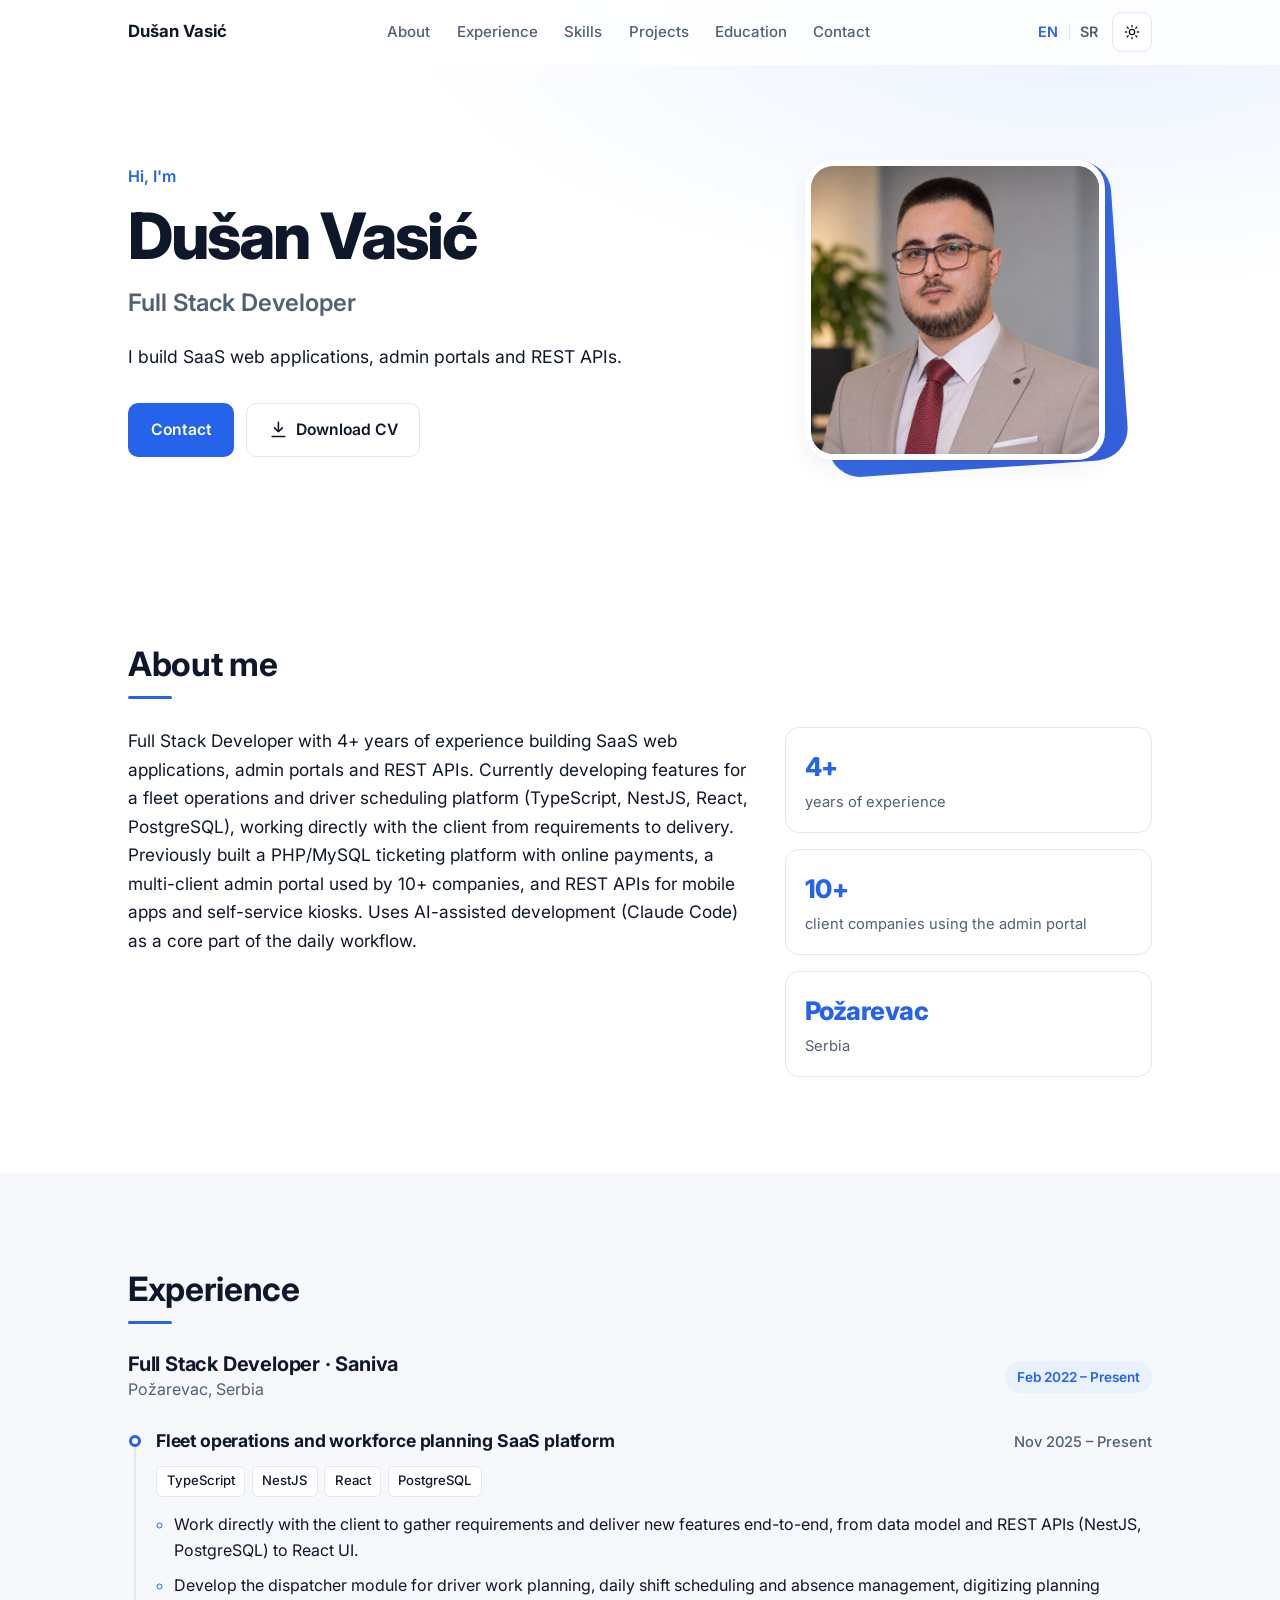
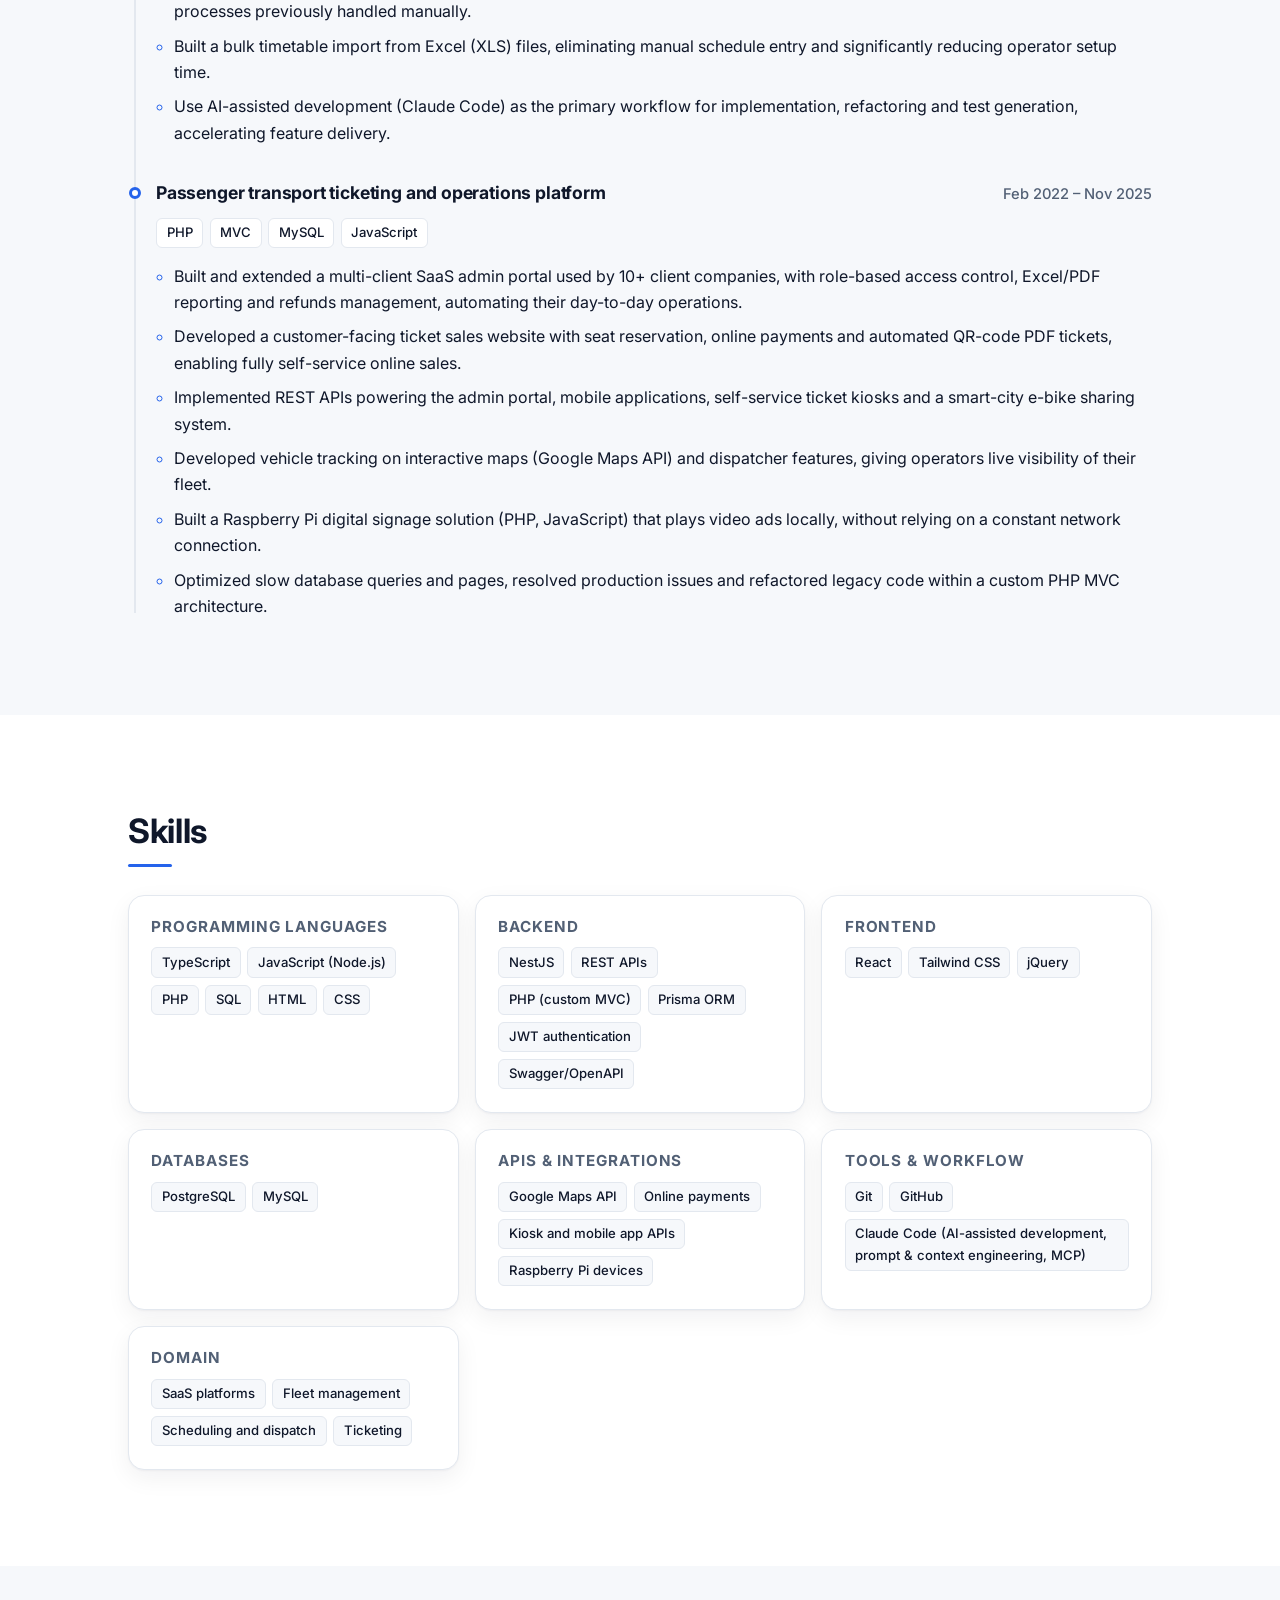
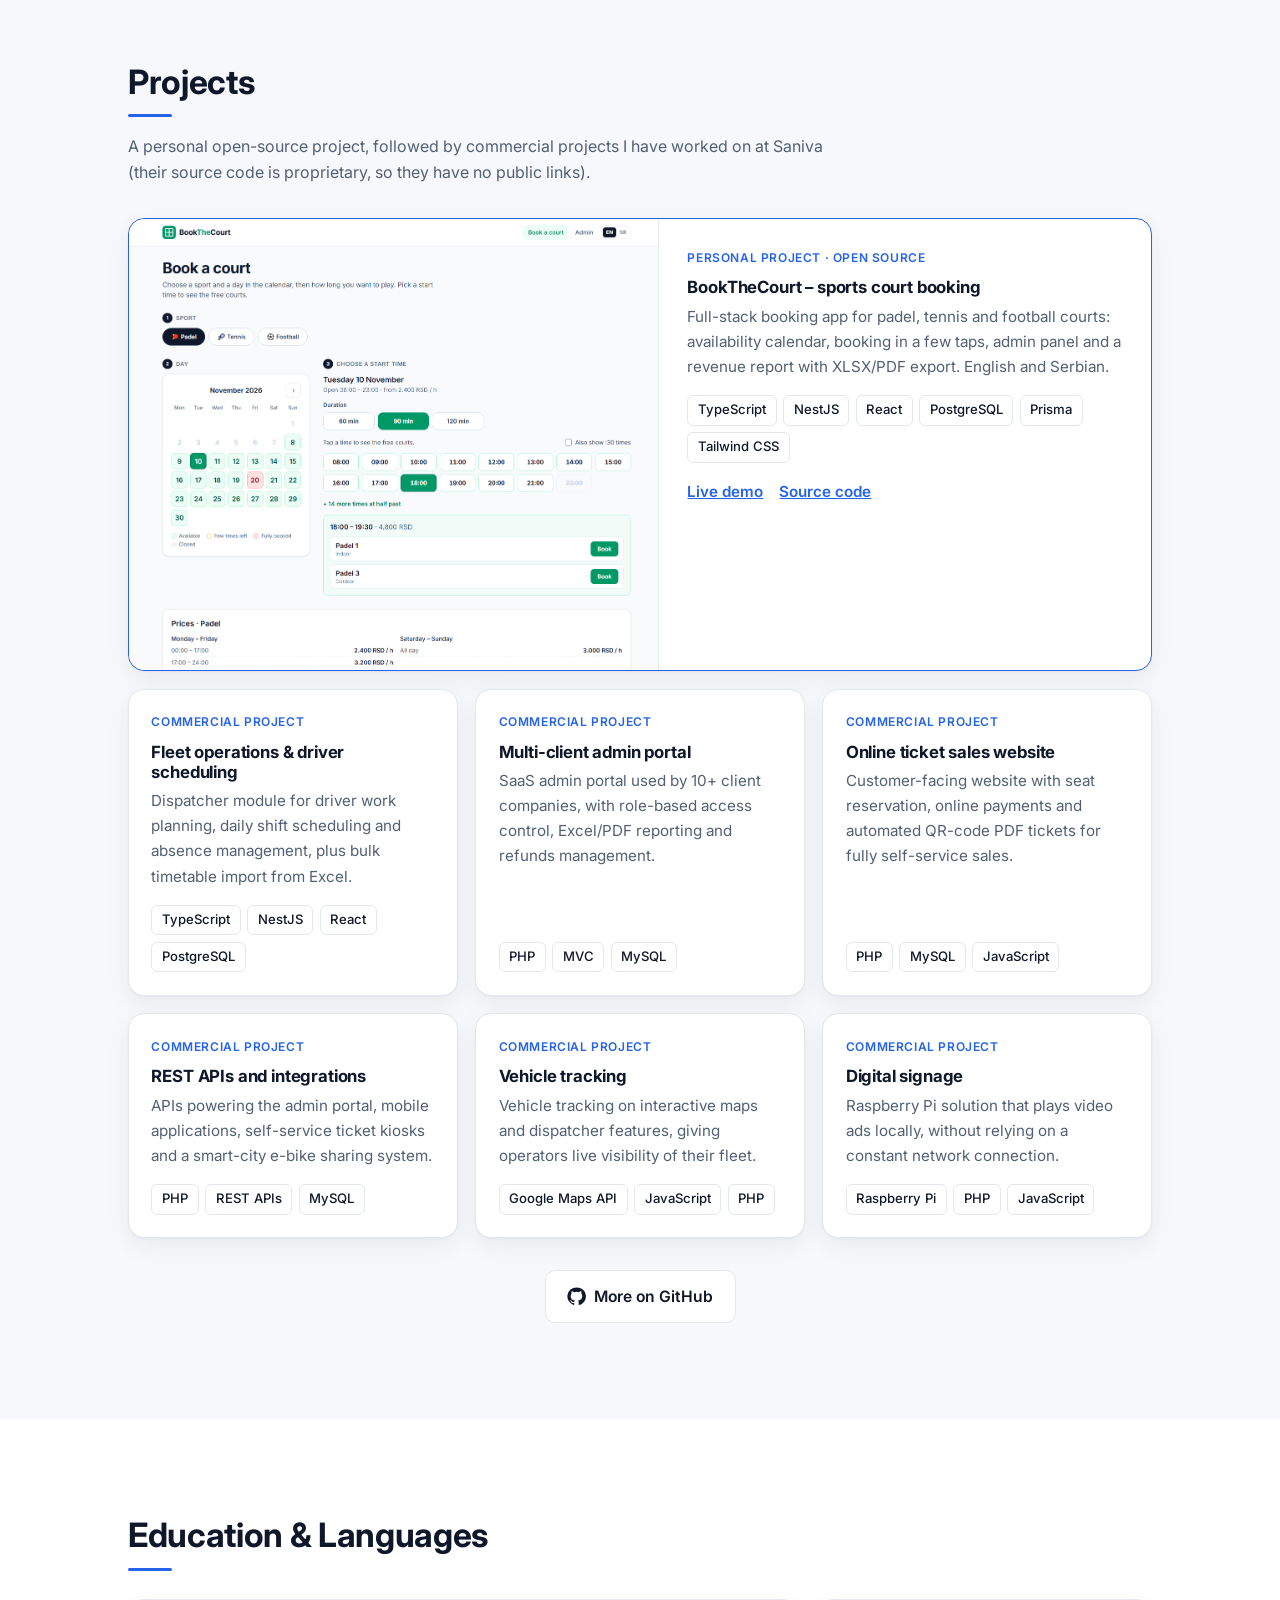
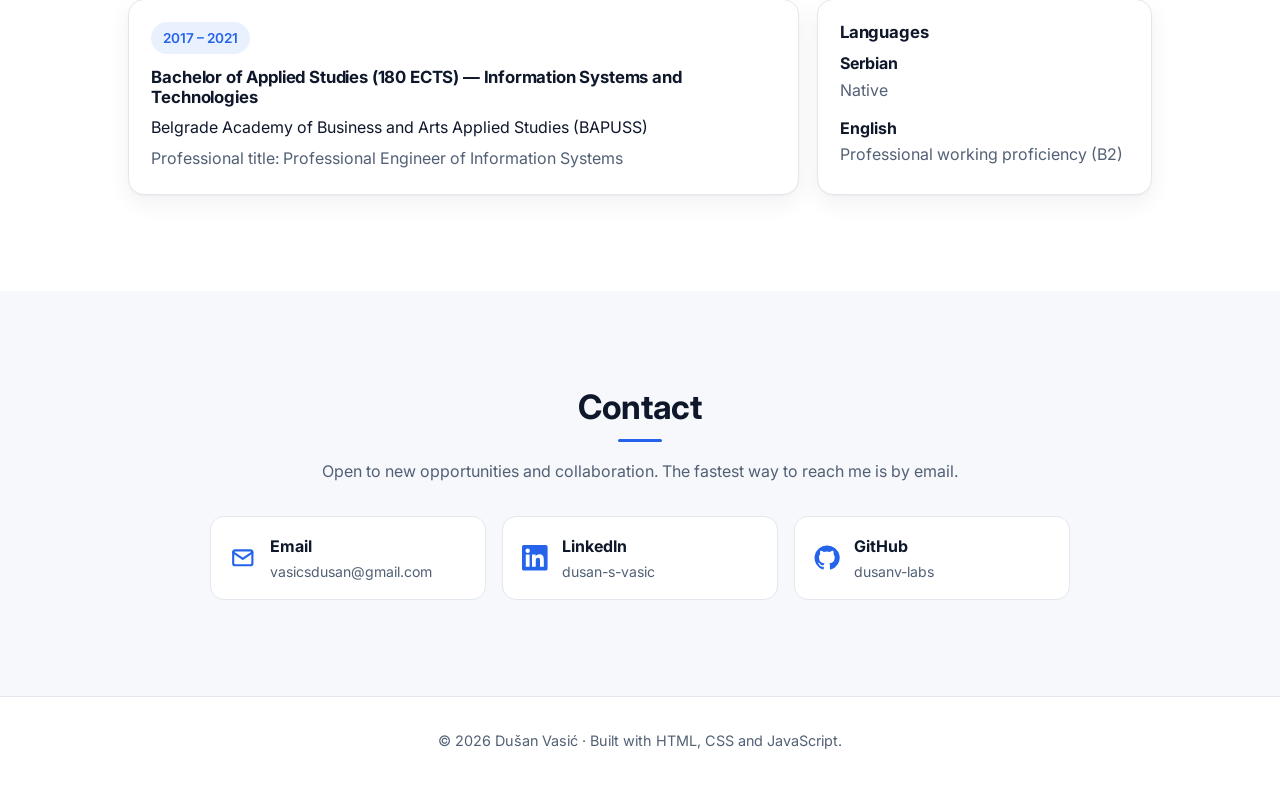
==== commit 0c31d451: "Add profile photo to the hero section and link previews Optimized 48 KB photo replaces the DV monogr" ====
--- a/index.html
+++ b/index.html
@@ -14,6 +14,10 @@
   <meta property="og:description" content="Full Stack Developer with 4+ years of experience building SaaS web applications, admin portals and REST APIs. TypeScript, NestJS, React, PHP.">
   <meta property="og:locale" content="en_US">
   <meta property="og:locale:alternate" content="sr_RS">
+  <meta property="og:image" content="https://dusanv-labs.github.io/images/profile-og.jpg">
+  <meta property="og:image:width" content="600">
+  <meta property="og:image:height" content="600">
+  <meta property="og:image:alt" content="Dušan Vasić, Full Stack Developer">
   <meta name="twitter:card" content="summary">
 
   <link rel="icon" href="favicon.svg" type="image/svg+xml">
@@ -84,8 +88,11 @@
             </a>
           </div>
         </div>
-        <div class="hero-visual" aria-hidden="true">
-          <div class="monogram">DV</div>
+        <div class="hero-visual">
+          <div class="photo-frame">
+            <img class="hero-photo" src="images/profile.jpg" width="640" height="640" fetchpriority="high"
+                 alt="Dušan Vasić, Full Stack Developer" data-i18n-attr="alt:hero.photoAlt">
+          </div>
         </div>
       </div>
     </section>
--- a/styles.css
+++ b/styles.css
@@ -170,17 +170,23 @@
 .hero-title { font-size: clamp(1.15rem, 3vw, 1.5rem); font-weight: 600; color: var(--text-muted); margin-top: .5rem; }
 .hero-tagline { font-size: 1.1rem; max-width: 36rem; margin-top: 1.25rem; }
 .hero-actions { display: flex; flex-wrap: wrap; gap: .75rem; margin-top: 2rem; }
-.hero-visual { display: none; }
-.monogram {
-  width: 240px; height: 240px; border-radius: 32px; display: grid; place-items: center;
-  font-size: 5rem; font-weight: 800; letter-spacing: -.04em; color: var(--on-accent);
-  background: linear-gradient(135deg, var(--accent), var(--accent-hover));
-  box-shadow: var(--shadow); transform: rotate(-3deg);
+/* Photo: small and round above the text on phones, large with an accent frame on desktop. */
+.hero-visual { order: -1; }
+.photo-frame { position: relative; width: 132px; height: 132px; }
+.hero-photo {
+  position: relative; z-index: 1; display: block; width: 100%; height: 100%;
+  object-fit: cover; border-radius: 50%; border: 4px solid var(--surface); box-shadow: var(--shadow);
 }
 @media (min-width: 860px) {
   .hero { padding: 160px 0 88px; }
   .hero-grid { grid-template-columns: 1.5fr 1fr; }
-  .hero-visual { display: grid; place-items: center; }
+  .hero-visual { order: 0; display: grid; place-items: center; }
+  .photo-frame { width: 300px; height: 300px; }
+  .photo-frame::before {
+    content: ""; position: absolute; inset: 0; border-radius: 32px; transform: rotate(-4deg) translate(14px, 10px);
+    background: linear-gradient(135deg, var(--accent), var(--accent-hover)); opacity: .9;
+  }
+  .hero-photo { border-radius: 28px; border-width: 6px; }
 }
 
 /* ---------- Sections ---------- */
@@ -248,6 +254,15 @@
   color: var(--accent); margin-bottom: .6rem;
 }
 .card-links { display: flex; gap: 1rem; margin-top: 1rem; font-weight: 600; }
+.project-thumb { display: block; width: calc(100% + 2.8rem); max-width: none; margin: -1.4rem -1.4rem 1rem; aspect-ratio: 16 / 9; object-fit: cover; object-position: top left; border-radius: 16px 16px 0 0; border-bottom: 1px solid var(--border); }
+.project-card--featured { border-color: var(--accent); }
+.project-card--featured { grid-column: 1 / -1; }
+@media (min-width: 860px) {
+  .project-card--featured { display: grid; grid-template-columns: 1.15fr 1fr; column-gap: 1.8rem; align-content: start; }
+  .project-card--featured > :not(.project-thumb) { grid-column: 2; }
+  .project-card--featured .project-thumb { grid-column: 1; grid-row: 1 / span 6; width: calc(100% + 1.4rem); height: calc(100% + 2.8rem); margin: -1.4rem 0 -1.4rem -1.4rem; aspect-ratio: auto; border-radius: 16px 0 0 16px; border-bottom: 0; border-right: 1px solid var(--border); }
+  .project-card--featured .badge { margin-top: .4rem; }
+}
 
 /* Education */
 .edu-grid { display: grid; gap: 1.1rem; }
